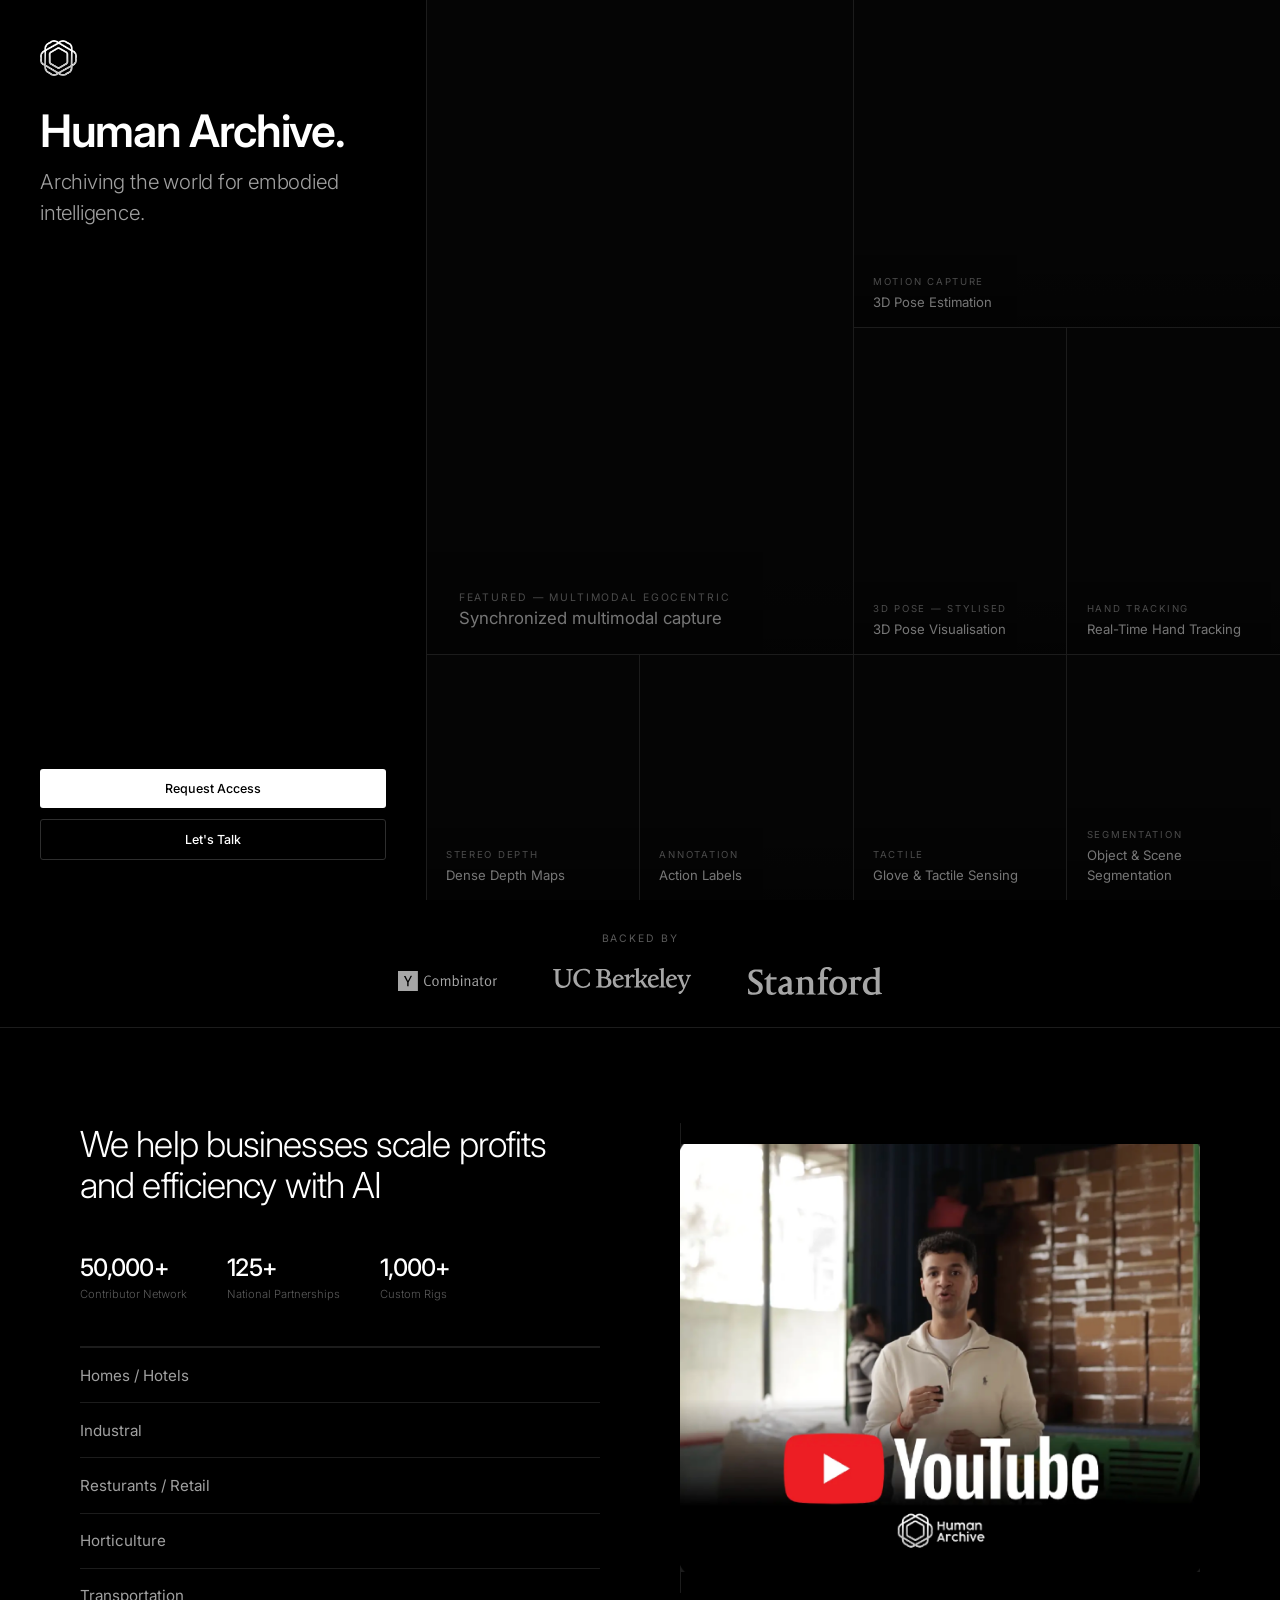
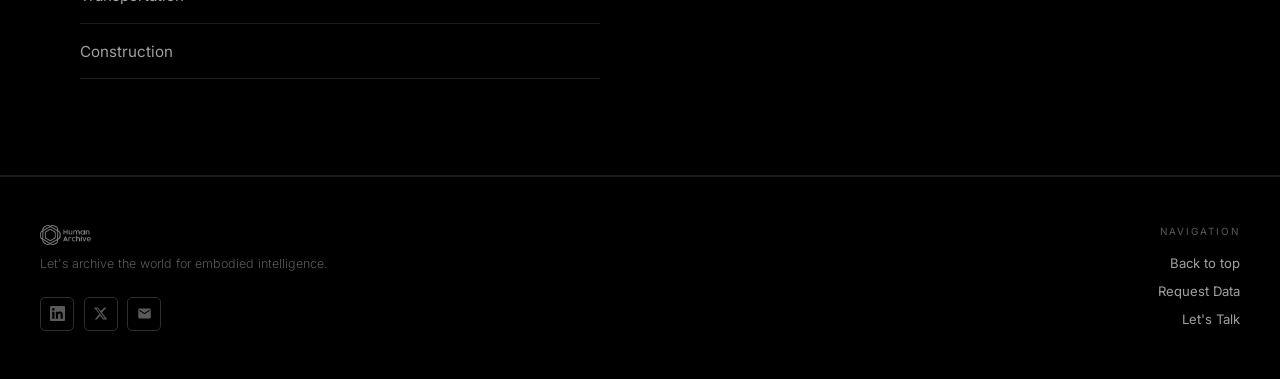
==== index.html @ 5b1c137d "Enable Vercel Web Analytics setup guide Implemented Vercel Web Analytics for Human Archive Website  " ====
<!DOCTYPE html>
<html lang="en">
<head>
  <meta charset="UTF-8" />
  <meta name="viewport" content="width=device-width, initial-scale=1.0" />
  <title>Human Archive — Archiving the world for embodied intelligence</title>
  <meta property="og:title" content="Human Archive — Archiving the world for embodied intelligence">
  <meta property="og:description" content="The foundational multimodal dataset for human sensorimotor intelligence. Powering the next generation of embodied AI.">
  <meta property="og:image" content="https://humanarchive.ai/og-preview.png">
  <meta property="og:url" content="https://humanarchive.ai">
  <meta property="og:type" content="website">
  <meta name="twitter:card" content="summary_large_image">
  <meta name="twitter:title" content="Human Archive — Archiving the world for embodied intelligence">
  <meta name="twitter:description" content="The foundational multimodal dataset for human sensorimotor intelligence. Powering the next generation of embodied AI.">
  <meta name="twitter:image" content="https://humanarchive.ai/og-preview.png">
  <link rel="preconnect" href="https://fonts.googleapis.com">
  <link href="https://fonts.googleapis.com/css2?family=Inter:wght@300;400;500&display=swap" rel="stylesheet">
  <link rel="icon" type="image/png" href="logo-icon.png">
  <script>
    window.va = window.va || function () { (window.vaq = window.vaq || []).push(arguments); };
  </script>
  <script defer src="/_vercel/insights/script.js"></script>
  <style>
    :root {
      --bg: #000;
      --surface: #0c0c0c;
      --border: #1c1c1c;
      --border2: #2e2e2e;
      --white: #fff;
      --gray1: #e0e0e0;
      --gray2: #a0a0a0;
      --gray3: #5a5a5a;
      --gray4: #303030;
    }

    * { margin: 0; padding: 0; box-sizing: border-box; }
    html { scroll-behavior: smooth; }

    body {
      background: var(--bg);
      color: var(--white);
      font-family: 'Inter', 'Helvetica Neue', sans-serif;
      overflow-x: hidden;
      -webkit-font-smoothing: antialiased;
    }

    /* ── PAGE ── */
    #page { opacity: 1; }

    /* ── GRID HEADER (floats over grid) ── */
    #grid-header {
      position: fixed;
      top: 0; left: 0; right: 0;
      z-index: 100;
      display: flex;
      align-items: center;
      justify-content: space-between;
      padding: 1.5rem 2rem;
      opacity: 0;
      transition: opacity 0.5s, background 0.3s, border-color 0.3s;
      border-bottom: 1px solid transparent;
    }

    #grid-header.visible { opacity: 1; }
    #grid-header { opacity: 0; }
    #grid-header.solid { opacity: 1; }

    #grid-header.solid {
      background: rgba(0,0,0,0.88);
      backdrop-filter: blur(14px);
      border-bottom-color: var(--border);
    }

    .header-logo-img {
      height: 28px;
      width: auto;
      object-fit: contain;
      filter: brightness(0) invert(1);
    }

    .header-links {
      display: flex;
      gap: 2.5rem;
      list-style: none;
      position: absolute;
      left: 50%;
      transform: translateX(-50%);
    }

    .header-links a {
      font-size: 0.76rem;
      color: var(--gray3);
      text-decoration: none;
      transition: color 0.2s;
    }

    .header-links a:hover { color: var(--white); }

    .header-cta {
      font-size: 0.76rem;
      font-weight: 500;
      color: var(--bg);
      background: var(--white);
      padding: 0.48rem 1.2rem;
      border-radius: 3px;
      text-decoration: none;
      transition: opacity 0.2s;
    }

    .header-cta:hover { opacity: 0.75; }

    /* ── HERO SPLIT ── */
    .hero-split {
      display: grid;
      grid-template-columns: 1fr 2fr;
      height: 100vh;
    }

    .hero-left {
      display: flex;
      flex-direction: column;
      justify-content: space-between;
      padding: 2.5rem 2.5rem 2.5rem;
      border-right: 1px solid var(--border);
    }

    .hero-left-top {
      display: flex;
      flex-direction: column;
      gap: 0;
    }

    .hero-wordmark img {
      height: 36px;
      width: auto;
      mix-blend-mode: screen;
      display: block;
    }

    .hero-title {
      font-size: clamp(2.4rem, 3.5vw, 3.8rem);
      font-weight: 600;
      color: var(--white);
      letter-spacing: -0.03em;
      line-height: 1.05;
      margin-top: 2rem;
    }

    .hero-tagline {
      font-size: clamp(1.1rem, 1.6vw, 1.5rem);
      font-weight: 300;
      color: var(--gray2);
      letter-spacing: -0.01em;
      line-height: 1.5;
      margin-top: 0.75rem;
    }

    .hero-left-bottom {
      display: flex;
      flex-direction: column;
      gap: 0.7rem;
    }

    .hero-cta {
      display: inline-flex;
      align-items: center;
      justify-content: center;
      font-size: 0.78rem;
      font-weight: 500;
      padding: 0.75rem 1.5rem;
      border-radius: 3px;
      text-decoration: none;
      transition: opacity 0.2s;
      text-align: center;
    }

    .hero-cta-primary {
      background: var(--white);
      color: var(--bg);
    }

    .hero-cta-outline {
      background: transparent;
      color: var(--white);
      border: 1px solid var(--border2);
    }

    .hero-cta:hover { opacity: 0.75; }

    /* ── FULL-SCREEN VIDEO GRID ── */
    .video-grid {
      display: grid;
      grid-template-columns: repeat(4, 1fr);
      grid-template-rows: 2fr 2fr 1.5fr;
      height: 100vh;
      gap: 1px;
      background: var(--border);
    }

    /* Explicit tile placement — 4 cols × 3 rows */
    .tile:nth-child(1) { grid-column: 1 / 3; grid-row: 1 / 3; } /* Multimodal Ego  2×2 */
    .tile:nth-child(2) { grid-column: 3 / 5; grid-row: 1;     } /* 3D Pose    wide 2×1 */
    .tile:nth-child(3) { grid-column: 3;     grid-row: 2;     } /* Adobe 3D        1×1 */
    .tile:nth-child(4) { grid-column: 4;     grid-row: 2;     } /* Hand Tracking   1×1 */
    .tile:nth-child(5) { grid-column: 1;     grid-row: 3;     } /* Depth           1×1 */
    .tile:nth-child(6) { grid-column: 2;     grid-row: 3;     } /* Annotation      1×1 */
    .tile:nth-child(7) { grid-column: 3;     grid-row: 3;     } /* Tactile         1×1 */
    .tile:nth-child(8) { grid-column: 4;     grid-row: 3;     } /* Segmentation    1×1 */

    .tile {
      position: relative;
      overflow: hidden;
      background: #050505;
      opacity: 0;
    }

    /* Tile entrance */
    .tile { opacity: 1; transform: none; }

    .tile video {
      width: 100%;
      height: 100%;
      display: block;
      object-fit: cover;
      transition: transform 0.5s ease, opacity 0.3s;
    }

    .tile:hover video {
      transform: scale(1.03);
      opacity: 0.85;
    }

    .tile-label {
      position: absolute;
      bottom: 0; left: 0; right: 0;
      padding: 1.4rem 1.2rem 1rem;
      background: linear-gradient(transparent, rgba(0,0,0,0.78));
      opacity: 0.45;
      transition: opacity 0.25s;
      pointer-events: none;
    }

    .tile:hover .tile-label { opacity: 1; }

    .tile-tag {
      font-size: 0.6rem;
      letter-spacing: 0.18em;
      text-transform: uppercase;
      color: var(--gray2);
      display: block;
      margin-bottom: 0.25rem;
    }

    .tile-name {
      font-size: 0.82rem;
      color: var(--white);
      font-weight: 400;
    }

    /* Tile 1 (featured) — larger label */
    .tile:nth-child(1) .tile-label { padding: 2.5rem 2rem 1.6rem; }
    .tile:nth-child(1) .tile-tag  { font-size: 0.65rem; }
    .tile:nth-child(1) .tile-name { font-size: 1.05rem; }

    /* ── BELOW FOLD ── */

    /* ── AUDIENCE DIVIDER ── */
    .audience-divider {
      display: grid;
      grid-template-columns: 1fr 1fr;
      border-bottom: 1px solid var(--border);
    }

    .audience-half {
      padding: 1rem 2.5rem;
      display: flex;
      align-items: center;
      gap: 0.75rem;
    }

    .audience-half:first-child { border-right: 1px solid var(--border); }

    .audience-pip {
      width: 6px;
      height: 6px;
      border-radius: 50%;
      flex-shrink: 0;
    }

    .audience-half:first-child .audience-pip { background: var(--gray3); }
    .audience-half:last-child  .audience-pip { background: var(--white); opacity: 0.5; }

    .audience-tag {
      font-size: 0.62rem;
      letter-spacing: 0.18em;
      text-transform: uppercase;
      color: var(--gray3);
    }

    .audience-half:last-child .audience-tag { color: var(--gray2); }

    /* ── MAIN CONTENT SECTION ── */
    .main-section {
      border-bottom: 1px solid var(--border);
    }

    .main-inner {
      max-width: 1200px;
      margin: 0 auto;
      padding: 6rem 2.5rem;
      display: grid;
      grid-template-columns: 1fr 1fr;
      gap: 5rem;
      align-items: start;
    }

    .main-headline {
      font-size: clamp(1.8rem, 2.8vw, 2.8rem);
      font-weight: 300;
      color: var(--white);
      letter-spacing: -0.025em;
      line-height: 1.13;
      margin-bottom: 3rem;
    }

    .stats-row {
      display: flex;
      gap: 2.5rem;
      padding-bottom: 2.8rem;
      border-bottom: 1px solid var(--border);
      margin-bottom: 0;
    }

    .stat { display: flex; flex-direction: column; gap: 0.3rem; }

    .stat-num {
      font-size: 1.5rem;
      font-weight: 500;
      color: var(--white);
      letter-spacing: -0.03em;
    }

    .stat-label {
      font-size: 0.7rem;
      color: var(--gray3);
      font-weight: 300;
      white-space: nowrap;
    }

    .use-cases { margin-top: 0; }

    .use-case-item {
      padding: 1.1rem 0;
      border-bottom: 1px solid var(--border);
      font-size: 0.95rem;
      font-weight: 400;
      color: var(--gray2);
      transition: color 0.18s, padding-left 0.18s;
      cursor: default;
    }
    .use-case-item:first-child { border-top: 1px solid var(--border); }
    .use-case-item:hover { color: var(--white); padding-left: 0.5rem; }

    /* YouTube */
    .yt-wrapper {
      width: 100%;
      aspect-ratio: 16/9;
      border-radius: 6px;
      overflow: hidden;
      background: #0a0a0a;
      border: 1px solid var(--border);
      position: sticky;
      top: 5rem;
    }

    .yt-wrapper img {
      width: 100%;
      height: 100%;
      object-fit: cover;
      display: block;
      transition: opacity 0.2s;
    }
    .yt-wrapper:hover img { opacity: 0.88; }

    /* Scroll reveal */
    .reveal {
      opacity: 0;
      transform: translateY(26px);
      transition: opacity 0.75s cubic-bezier(.16,1,.3,1), transform 0.75s cubic-bezier(.16,1,.3,1);
    }
    .reveal.in { opacity: 1; transform: translateY(0); }

    .reveal-group > * {
      opacity: 0;
      transform: translateY(20px);
      transition: opacity 0.6s cubic-bezier(.16,1,.3,1), transform 0.6s cubic-bezier(.16,1,.3,1);
    }
    .reveal-group.in > *:nth-child(1) { opacity:1; transform:none; transition-delay:0.00s; }
    .reveal-group.in > *:nth-child(2) { opacity:1; transform:none; transition-delay:0.07s; }
    .reveal-group.in > *:nth-child(3) { opacity:1; transform:none; transition-delay:0.14s; }
    .reveal-group.in > *:nth-child(4) { opacity:1; transform:none; transition-delay:0.21s; }
    .reveal-group.in > *:nth-child(5) { opacity:1; transform:none; transition-delay:0.28s; }
    .reveal-group.in > *:nth-child(6) { opacity:1; transform:none; transition-delay:0.35s; }

    /* ── MAIN CONTENT SECTION ── */
    .main-section { border-bottom: 1px solid var(--border); }

    .main-inner {
      max-width: 1200px;
      margin: 0 auto;
      padding: 6rem 2.5rem;
      display: grid;
      grid-template-columns: 1fr 1fr;
      gap: 5rem;
      align-items: start;
    }

    .main-headline {
      font-size: clamp(1.8rem, 2.8vw, 2.8rem);
      font-weight: 300;
      color: var(--white);
      letter-spacing: -0.025em;
      line-height: 1.13;
      margin-bottom: 3rem;
    }

    .stats-row {
      display: flex;
      gap: 2.5rem;
      padding-bottom: 2.8rem;
      border-bottom: 1px solid var(--border);
    }

    .stat { display: flex; flex-direction: column; gap: 0.3rem; }

    .stat-num {
      font-size: 1.5rem;
      font-weight: 500;
      color: var(--white);
      letter-spacing: -0.03em;
    }

    .stat-label {
      font-size: 0.7rem;
      color: var(--gray3);
      font-weight: 300;
      white-space: nowrap;
    }

    .use-case-item {
      padding: 1.1rem 0;
      border-bottom: 1px solid var(--border);
      font-size: 0.95rem;
      font-weight: 400;
      color: var(--gray2);
      transition: color 0.18s, padding-left 0.18s;
      cursor: default;
    }
    .use-case-item:first-child { border-top: 1px solid var(--border); margin-top: 0; }
    .use-case-item:hover { color: var(--white); padding-left: 0.5rem; }

    .yt-wrapper {
      width: 100%;
      aspect-ratio: 16/9;
      border-radius: 6px;
      overflow: hidden;
      background: #0a0a0a;
      border: 1px solid var(--border);
      position: sticky;
      top: 5rem;
    }

    .yt-wrapper img {
      width: 100%;
      height: 100%;
      object-fit: cover;
      display: block;
      transition: opacity 0.2s;
    }
    .yt-wrapper:hover img { opacity: 0.88; }

    /* ── FOOTER ── */
    footer {
      border-top: 1px solid var(--border);
      padding: 3rem 2.5rem;
      display: grid;
      grid-template-columns: 1fr auto;
      gap: 3rem;
      align-items: start;
    }

    .footer-left { display: flex; flex-direction: column; }

    .footer-logo {
      margin-bottom: 0.7rem;
    }

    .footer-logo img {
      height: 20px;
      width: auto;
      object-fit: contain;
      filter: brightness(0) invert(1);
      opacity: 0.5;
      display: block;
    }

    .footer-tagline {
      font-size: 0.78rem;
      color: var(--gray3);
      font-weight: 300;
      margin-bottom: 1.6rem;
    }

    .footer-social {
      display: flex;
      gap: 0.6rem;
    }

    .footer-social a {
      display: flex;
      align-items: center;
      justify-content: center;
      width: 34px;
      height: 34px;
      border: 1px solid var(--border2);
      border-radius: 5px;
      color: var(--gray3);
      text-decoration: none;
      transition: color 0.2s, border-color 0.2s;
    }
    .footer-social a:hover { color: var(--white); border-color: var(--gray3); }
    .footer-social svg { width: 15px; height: 15px; fill: currentColor; }

    .footer-right { display: flex; flex-direction: column; align-items: flex-end; }

    .footer-nav-label {
      font-size: 0.62rem;
      letter-spacing: 0.2em;
      text-transform: uppercase;
      color: var(--gray3);
      margin-bottom: 1.1rem;
    }

    .footer-nav {
      display: flex;
      flex-direction: column;
      align-items: flex-end;
      gap: 0.75rem;
    }

    .footer-nav a {
      font-size: 0.82rem;
      color: var(--gray2);
      text-decoration: none;
      transition: color 0.2s;
    }
    .footer-nav a:hover { color: var(--white); }

    /* ── BACKED BY STRIP ── */
    .backed-strip {
      border-bottom: 1px solid var(--border);
      padding: 2rem 2.5rem;
      display: flex;
      flex-direction: column;
      align-items: center;
      gap: 1.4rem;
    }

    .backed-label {
      font-size: 0.65rem;
      letter-spacing: 0.18em;
      text-transform: uppercase;
      color: var(--gray3);
    }

    .backed-logos {
      display: flex;
      align-items: center;
      justify-content: center;
      gap: 3.5rem;
      flex-wrap: wrap;
    }

    .backed-logo-item {
      display: flex;
      align-items: center;
      opacity: 0.65;
      transition: opacity 0.2s;
    }

    .backed-logo-item:hover { opacity: 1; }

    .backed-logo-item img {
      height: 28px;
      width: auto;
      object-fit: contain;
      filter: brightness(0) invert(1);
    }

    .backed-logo-item.yc img      { height: 20px; }
    .backed-logo-item.berkeley img { height: 26px; }
    .backed-logo-item.stanford img { height: 28px; }

    /* ── RESPONSIVE ── */
    @media (max-width: 900px) {
      .header-links { display: none; }
      .hero-split { grid-template-columns: 1fr; height: auto; }
      .hero-left { border-right: none; border-bottom: 1px solid var(--border); padding: 3rem 1.5rem; }
      .video-grid {
        grid-template-columns: 1fr 1fr;
        grid-template-rows: auto;
        height: auto;
      }
      .tile:nth-child(1) { grid-column: 1 / 3; grid-row: auto; }
      .tile:nth-child(2),
      .tile:nth-child(3),
      .tile:nth-child(4),
      .tile:nth-child(5),
      .tile:nth-child(6),
      .tile:nth-child(7),
      .tile:nth-child(8) { grid-column: auto; grid-row: auto; }
      .tile { aspect-ratio: 16/9; }
      .tile video { height: 100%; }
      .main-inner { grid-template-columns: 1fr; gap: 3rem; }
      .yt-wrapper { position: static; }
      footer { grid-template-columns: 1fr; }
      .footer-right { align-items: flex-start; }
      .footer-nav { align-items: flex-start; }
    }

    @media (max-width: 580px) {
      .stats-row { gap: 1.5rem; }
    }
  </style>
</head>
<body>

<!-- ═══════════ MAIN PAGE ═══════════ -->
<div id="page">

  <!-- Floating header -->
  <header id="grid-header">
    <img src="logo-wordmark.png" alt="Human Archive" class="header-logo-img">
    <div style="display:flex;gap:0.6rem;">
      <a href="https://cal.com/human-archive-0mw2ab" target="_blank" class="header-cta" style="background:transparent;color:var(--white);border:1px solid var(--border2);">Let's Talk</a>
      <a href="request-data.html" class="header-cta">Request Access</a>
    </div>
  </header>

  <!-- HERO SPLIT -->
  <div class="hero-split">

    <!-- 1/3 — Brand panel -->
    <div class="hero-left">
      <div class="hero-left-top">
        <div class="hero-wordmark">
          <img src="logo-icon.png" alt="Human Archive">
        </div>
        <h1 class="hero-title">Human Archive.</h1>
        <p class="hero-tagline">Archiving the world for embodied intelligence.</p>
      </div>
      <div class="hero-left-bottom">
        <a href="request-data.html" class="hero-cta hero-cta-primary">Request Access</a>
        <a href="https://cal.com/human-archive-0mw2ab" target="_blank" class="hero-cta hero-cta-outline">Let's Talk</a>
      </div>
    </div>

  <!-- 2/3 — Video grid -->
  <div class="video-grid" id="video-grid">

    <div class="tile">
      <video autoplay muted loop playsinline>
        <source src="https://hawebsitevideos.s3.ap-south-1.amazonaws.com/Multimodal%20Ego%20-%20Video.mp4" type="video/mp4">
      </video>
      <div class="tile-label">
        <span class="tile-tag">Featured — Multimodal Egocentric</span>
        <span class="tile-name">Synchronized multimodal capture</span>
      </div>
    </div>

    <div class="tile">
      <video autoplay muted loop playsinline>
        <source src="https://hawebsitevideos.s3.ap-south-1.amazonaws.com/3d%20pose%20demo.mp4" type="video/mp4">
      </video>
      <div class="tile-label">
        <span class="tile-tag">Motion Capture</span>
        <span class="tile-name">3D Pose Estimation</span>
      </div>
    </div>

    <div class="tile">
      <video autoplay muted loop playsinline>
        <source src="https://hawebsitevideos.s3.ap-south-1.amazonaws.com/Adobe%20Express%20-%203D%20pose%20demo.mp4" type="video/mp4">
      </video>
      <div class="tile-label">
        <span class="tile-tag">3D Pose — Stylised</span>
        <span class="tile-name">3D Pose Visualisation</span>
      </div>
    </div>

    <div class="tile">
      <video autoplay muted loop playsinline>
        <source src="https://hawebsitevideos.s3.ap-south-1.amazonaws.com/hand%20tracking%20demo.mp4" type="video/mp4">
      </video>
      <div class="tile-label">
        <span class="tile-tag">Hand Tracking</span>
        <span class="tile-name">Real-Time Hand Tracking</span>
      </div>
    </div>

    <div class="tile">
      <video autoplay muted loop playsinline>
        <source src="https://hawebsitevideos.s3.ap-south-1.amazonaws.com/depth%20demo.mp4" type="video/mp4">
      </video>
      <div class="tile-label">
        <span class="tile-tag">Stereo Depth</span>
        <span class="tile-name">Dense Depth Maps</span>
      </div>
    </div>

    <div class="tile">
      <video autoplay muted loop playsinline>
        <source src="https://hawebsitevideos.s3.ap-south-1.amazonaws.com/action%20annotation%20demo.mp4" type="video/mp4">
      </video>
      <div class="tile-label">
        <span class="tile-tag">Annotation</span>
        <span class="tile-name">Action Labels</span>
      </div>
    </div>

    <div class="tile">
      <video autoplay muted loop playsinline>
        <source src="https://hawebsitevideos.s3.ap-south-1.amazonaws.com/glove_synthetic_demo.mp4" type="video/mp4">
      </video>
      <div class="tile-label">
        <span class="tile-tag">Tactile</span>
        <span class="tile-name">Glove & Tactile Sensing</span>
      </div>
    </div>

    <div class="tile">
      <video autoplay muted loop playsinline>
        <source src="https://hawebsitevideos.s3.ap-south-1.amazonaws.com/testclip%20segmentation.mp4" type="video/mp4">
      </video>
      <div class="tile-label">
        <span class="tile-tag">Segmentation</span>
        <span class="tile-name">Object & Scene Segmentation</span>
      </div>
    </div>

  </div><!-- /.video-grid -->
  </div><!-- /.hero-split -->

  <!-- ── BELOW THE FOLD ── -->

  <!-- Backed by strip -->
  <div class="backed-strip reveal">
    <span class="backed-label">Backed by</span>
    <div class="backed-logos">

      <!-- Y Combinator -->
      <div class="backed-logo-item yc">
        <img src="Y Combinator_id-5KfjQKW_0.svg" alt="Y Combinator">
      </div>

      <!-- UC Berkeley -->
      <div class="backed-logo-item berkeley">
        <img src="UC Berkeley_Logo_0.svg" alt="UC Berkeley">
      </div>

      <!-- Stanford -->
      <div class="backed-logo-item stanford">
        <img src="Stanford University_idJUIPPYM3_0.svg" alt="Stanford">
      </div>

    </div>
  </div>

<!-- ── MAIN CONTENT ── -->
  <div id="below" class="main-section">
    <div class="main-inner">

      <!-- Left column -->
      <div>
        <h2 class="main-headline reveal">We help businesses scale profits and efficiency with AI</h2>

        <div class="stats-row reveal-group">
          <div class="stat">
            <span class="stat-num">50,000+</span>
            <span class="stat-label">Contributor Network</span>
          </div>
          <div class="stat">
            <span class="stat-num">125+</span>
            <span class="stat-label">National Partnerships</span>
          </div>
          <div class="stat">
            <span class="stat-num">1,000+</span>
            <span class="stat-label">Custom Rigs</span>
          </div>
        </div>

        <div class="reveal-group" style="margin-top:0;">
          <div class="use-case-item">Homes / Hotels</div>
          <div class="use-case-item">Industral</div>
          <div class="use-case-item">Resturants / Retail</div>
          <div class="use-case-item">Horticulture</div>
          <div class="use-case-item">Transportation</div>
          <div class="use-case-item">Construction</div>
        </div>
      </div>

      <!-- Right column — YouTube -->
      <div>
        <a href="https://www.youtube.com/watch?v=Jb8C5EAT2Qw" target="_blank" class="yt-wrapper reveal">
          <img src="youtube-thumbnail.png" alt="Human Archive — Watch on YouTube">
        </a>
      </div>

    </div>
  </div>

  <!-- ── FOOTER ── -->
  <footer id="contact" class="reveal">
    <div class="footer-left">
      <div class="footer-logo">
        <img src="logo-wordmark.png" alt="Human Archive">
      </div>
      <p class="footer-tagline">Let's archive the world for embodied intelligence.</p>
      <div class="footer-social">
        <!-- LinkedIn -->
        <a href="https://www.linkedin.com/company/human-archive/" target="_blank" aria-label="LinkedIn">
          <svg viewBox="0 0 24 24" xmlns="http://www.w3.org/2000/svg"><path d="M20.447 20.452h-3.554v-5.569c0-1.328-.027-3.037-1.852-3.037-1.853 0-2.136 1.445-2.136 2.939v5.667H9.351V9h3.414v1.561h.046c.477-.9 1.637-1.85 3.37-1.85 3.601 0 4.267 2.37 4.267 5.455v6.286zM5.337 7.433a2.062 2.062 0 0 1-2.063-2.065 2.064 2.064 0 1 1 2.063 2.065zm1.782 13.019H3.555V9h3.564v11.452zM22.225 0H1.771C.792 0 0 .774 0 1.729v20.542C0 23.227.792 24 1.771 24h20.451C23.2 24 24 23.227 24 22.271V1.729C24 .774 23.2 0 22.222 0h.003z"/></svg>
        </a>
        <!-- Twitter / X -->
        <a href="https://x.com/babugi28" target="_blank" aria-label="Twitter / X">
          <svg viewBox="0 0 24 24" xmlns="http://www.w3.org/2000/svg"><path d="M18.244 2.25h3.308l-7.227 8.26 8.502 11.24H16.17l-4.714-6.231-5.401 6.231H2.744l7.737-8.835L1.254 2.25H8.08l4.259 5.63 5.905-5.63zm-1.161 17.52h1.833L7.084 4.126H5.117z"/></svg>
        </a>
        <!-- Email -->
        <a href="mailto:team@humanarchive.ai" aria-label="Email">
          <svg viewBox="0 0 24 24" xmlns="http://www.w3.org/2000/svg"><path d="M20 4H4c-1.1 0-2 .9-2 2v12c0 1.1.9 2 2 2h16c1.1 0 2-.9 2-2V6c0-1.1-.9-2-2-2zm0 4-8 5-8-5V6l8 5 8-5v2z"/></svg>
        </a>
      </div>
    </div>

    <div class="footer-right">
      <p class="footer-nav-label">Navigation</p>
      <nav class="footer-nav">
        <a href="#video-grid">Back to top</a>
        <a href="request-data.html">Request Data</a>
        <a href="https://cal.com/human-archive-0mw2ab" target="_blank">Let's Talk</a>
      </nav>
    </div>
  </footer>

</div><!-- /#page -->

<script>
/* ═══════════════════════════════════════════════════
   SCROLL REVEAL
═══════════════════════════════════════════════════ */
window.addEventListener('DOMContentLoaded', function() {
  initScrollReveal();
});

function initScrollReveal() {
  const io = new IntersectionObserver(entries => {
    entries.forEach(e => { if (e.isIntersecting) e.target.classList.add('in'); });
  }, { threshold: 0.1 });

  document.querySelectorAll('.reveal, .reveal-group').forEach(el => {
    io.observe(el);
    const r = el.getBoundingClientRect();
    if (r.top < window.innerHeight) el.classList.add('in');
  });
}

/* ═══════════════════════════════════════════════════
   SCROLL → NAV SOLIDIFY
═══════════════════════════════════════════════════ */
window.addEventListener('scroll', () => {
  const h = document.getElementById('grid-header');
  if (window.scrollY > 60) {
    h.classList.add('solid');
  } else {
    h.classList.remove('solid');
  }
}, { passive: true });
</script>

</body>
</html>
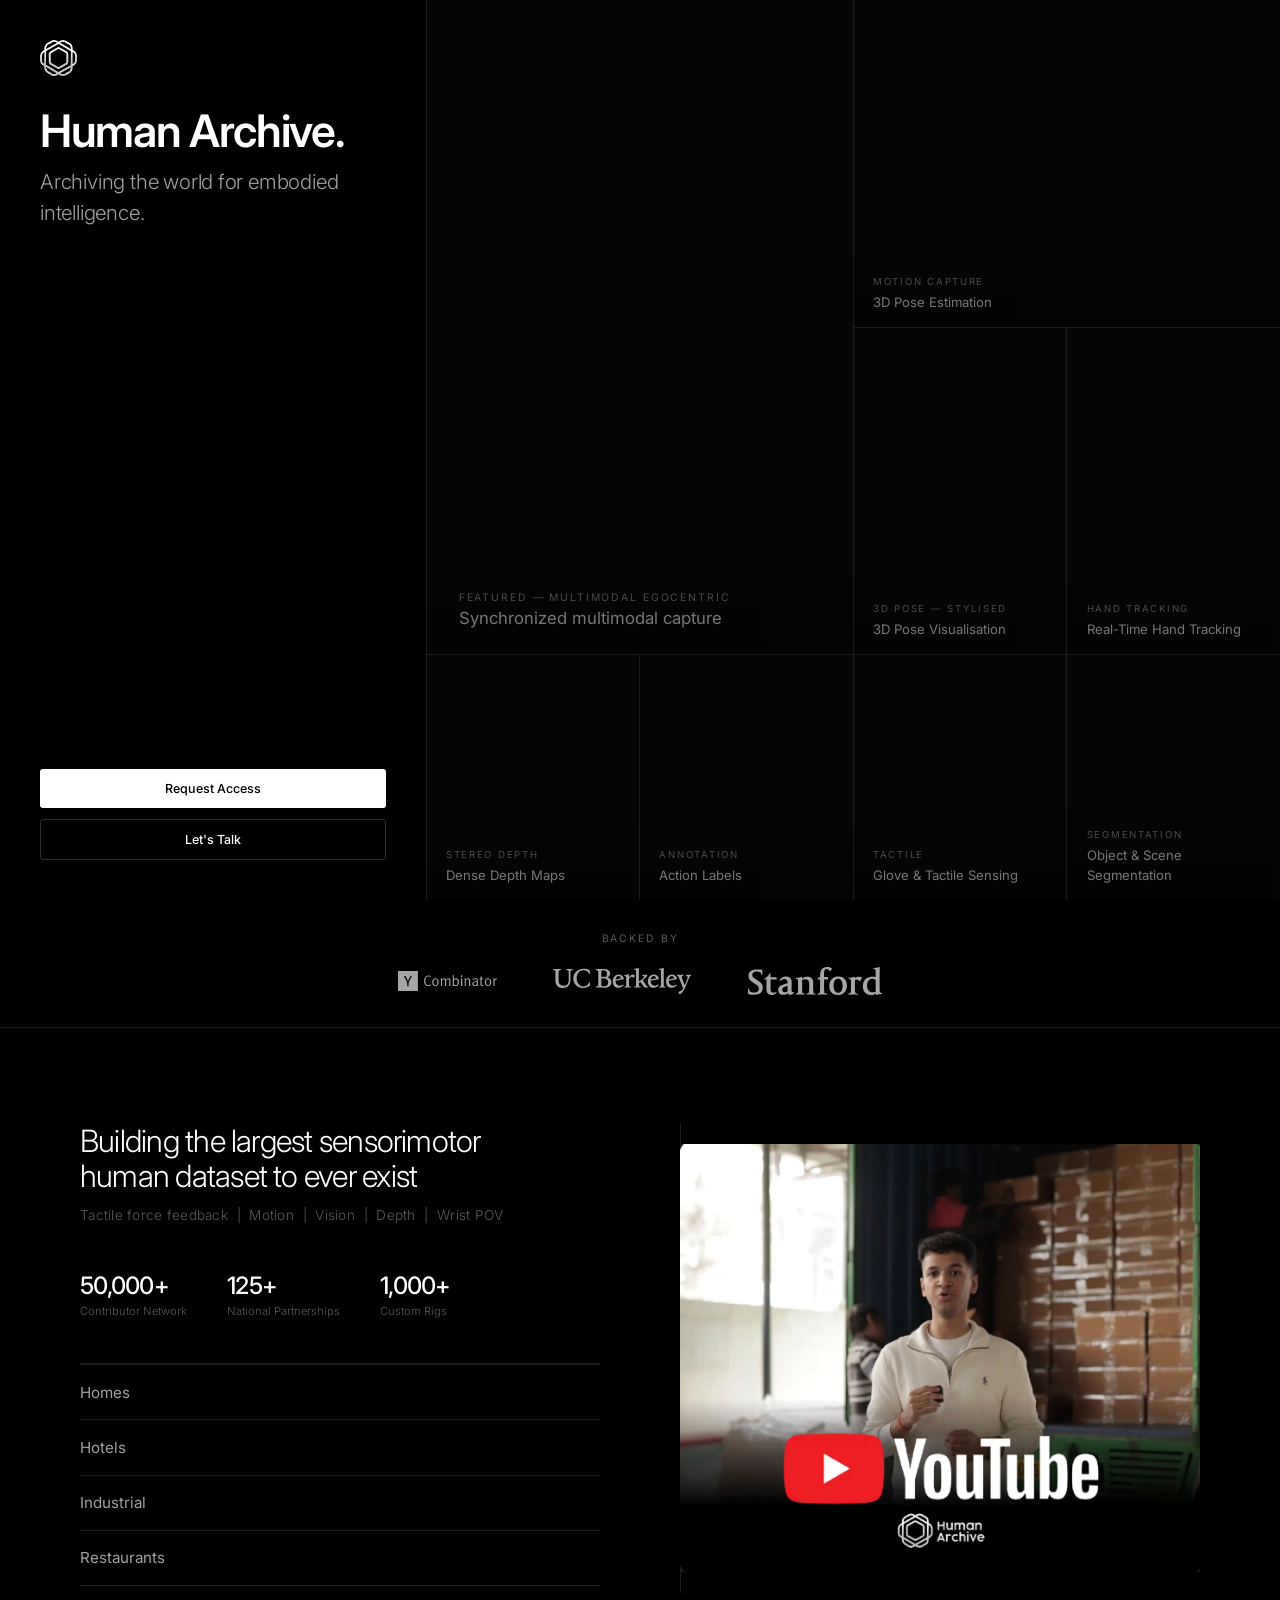
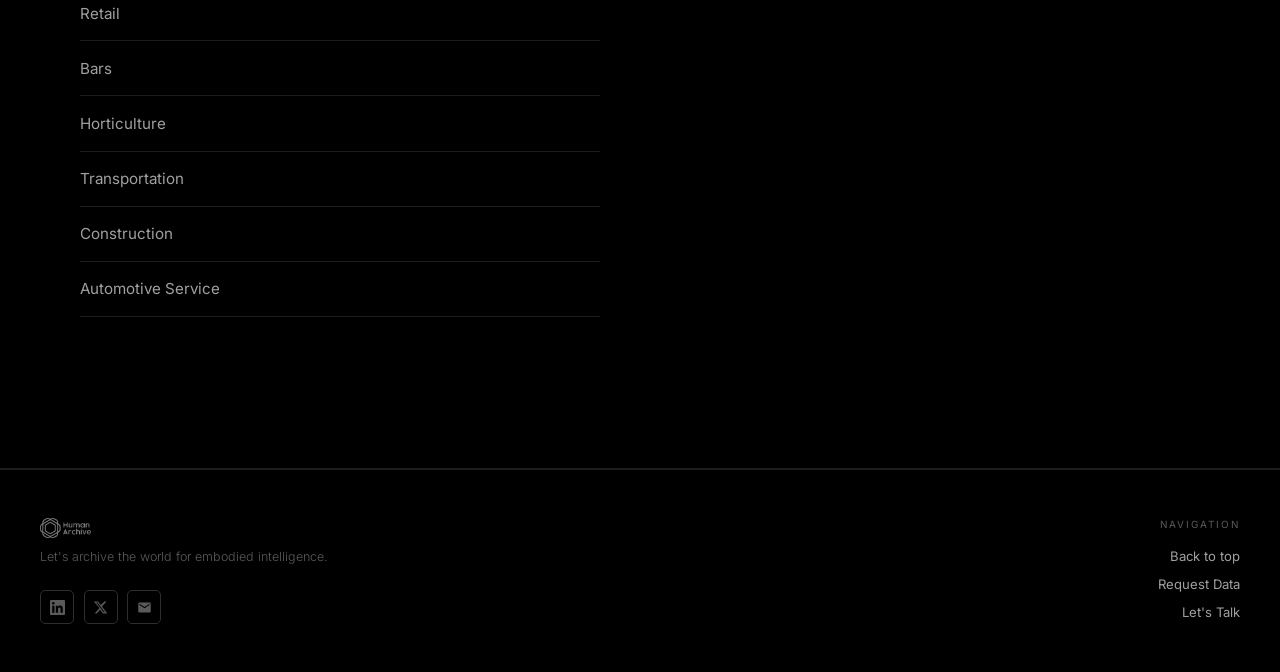
==== commit 4f674524: "Update landing page content and fix typos - Replace headline with "Building the largest sensorimotor" ====
--- a/index.html
+++ b/index.html
@@ -16,10 +16,6 @@
   <link rel="preconnect" href="https://fonts.googleapis.com">
   <link href="https://fonts.googleapis.com/css2?family=Inter:wght@300;400;500&display=swap" rel="stylesheet">
   <link rel="icon" type="image/png" href="logo-icon.png">
-  <script>
-    window.va = window.va || function () { (window.vaq = window.vaq || []).push(arguments); };
-  </script>
-  <script defer src="/_vercel/insights/script.js"></script>
   <style>
     :root {
       --bg: #000;
@@ -315,7 +311,7 @@
     }
 
     .main-headline {
-      font-size: clamp(1.8rem, 2.8vw, 2.8rem);
+      font-size: clamp(1.6rem, 2.4vw, 2.4rem);
       font-weight: 300;
       color: var(--white);
       letter-spacing: -0.025em;
@@ -401,6 +397,10 @@
     .reveal-group.in > *:nth-child(4) { opacity:1; transform:none; transition-delay:0.21s; }
     .reveal-group.in > *:nth-child(5) { opacity:1; transform:none; transition-delay:0.28s; }
     .reveal-group.in > *:nth-child(6) { opacity:1; transform:none; transition-delay:0.35s; }
+    .reveal-group.in > *:nth-child(7) { opacity:1; transform:none; transition-delay:0.42s; }
+    .reveal-group.in > *:nth-child(8) { opacity:1; transform:none; transition-delay:0.49s; }
+    .reveal-group.in > *:nth-child(9) { opacity:1; transform:none; transition-delay:0.56s; }
+    .reveal-group.in > *:nth-child(10) { opacity:1; transform:none; transition-delay:0.63s; }
 
     /* ── MAIN CONTENT SECTION ── */
     .main-section { border-bottom: 1px solid var(--border); }
@@ -416,7 +416,7 @@
     }
 
     .main-headline {
-      font-size: clamp(1.8rem, 2.8vw, 2.8rem);
+      font-size: clamp(1.6rem, 2.4vw, 2.4rem);
       font-weight: 300;
       color: var(--white);
       letter-spacing: -0.025em;
@@ -782,7 +782,8 @@
 
       <!-- Left column -->
       <div>
-        <h2 class="main-headline reveal">We help businesses scale profits and efficiency with AI</h2>
+        <h2 class="main-headline reveal">Building the largest sensorimotor<br>human dataset to ever exist</h2>
+        <p class="reveal" style="font-size:0.85rem;color:var(--gray3);font-weight:300;letter-spacing:0.02em;margin-top:-2.2rem;margin-bottom:3rem;">Tactile force feedback &nbsp;|&nbsp; Motion &nbsp;|&nbsp; Vision &nbsp;|&nbsp; Depth &nbsp;|&nbsp; Wrist POV</p>
 
         <div class="stats-row reveal-group">
           <div class="stat">
@@ -800,12 +801,17 @@
         </div>
 
         <div class="reveal-group" style="margin-top:0;">
-          <div class="use-case-item">Homes / Hotels</div>
-          <div class="use-case-item">Industral</div>
-          <div class="use-case-item">Resturants / Retail</div>
+          <div class="use-case-item">Homes</div>
+          <div class="use-case-item">Hotels</div>
+          <div class="use-case-item">Industrial</div>
+          <div class="use-case-item">Restaurants</div>
+          <div class="use-case-item">Retail</div>
+          <div class="use-case-item">Bars</div>
           <div class="use-case-item">Horticulture</div>
           <div class="use-case-item">Transportation</div>
           <div class="use-case-item">Construction</div>
+          <div class="use-case-item">Automotive Service</div>
+          <div class="use-case-item">Specialized (Nursing, Electrician, Plumbing)</div>
         </div>
       </div>
 
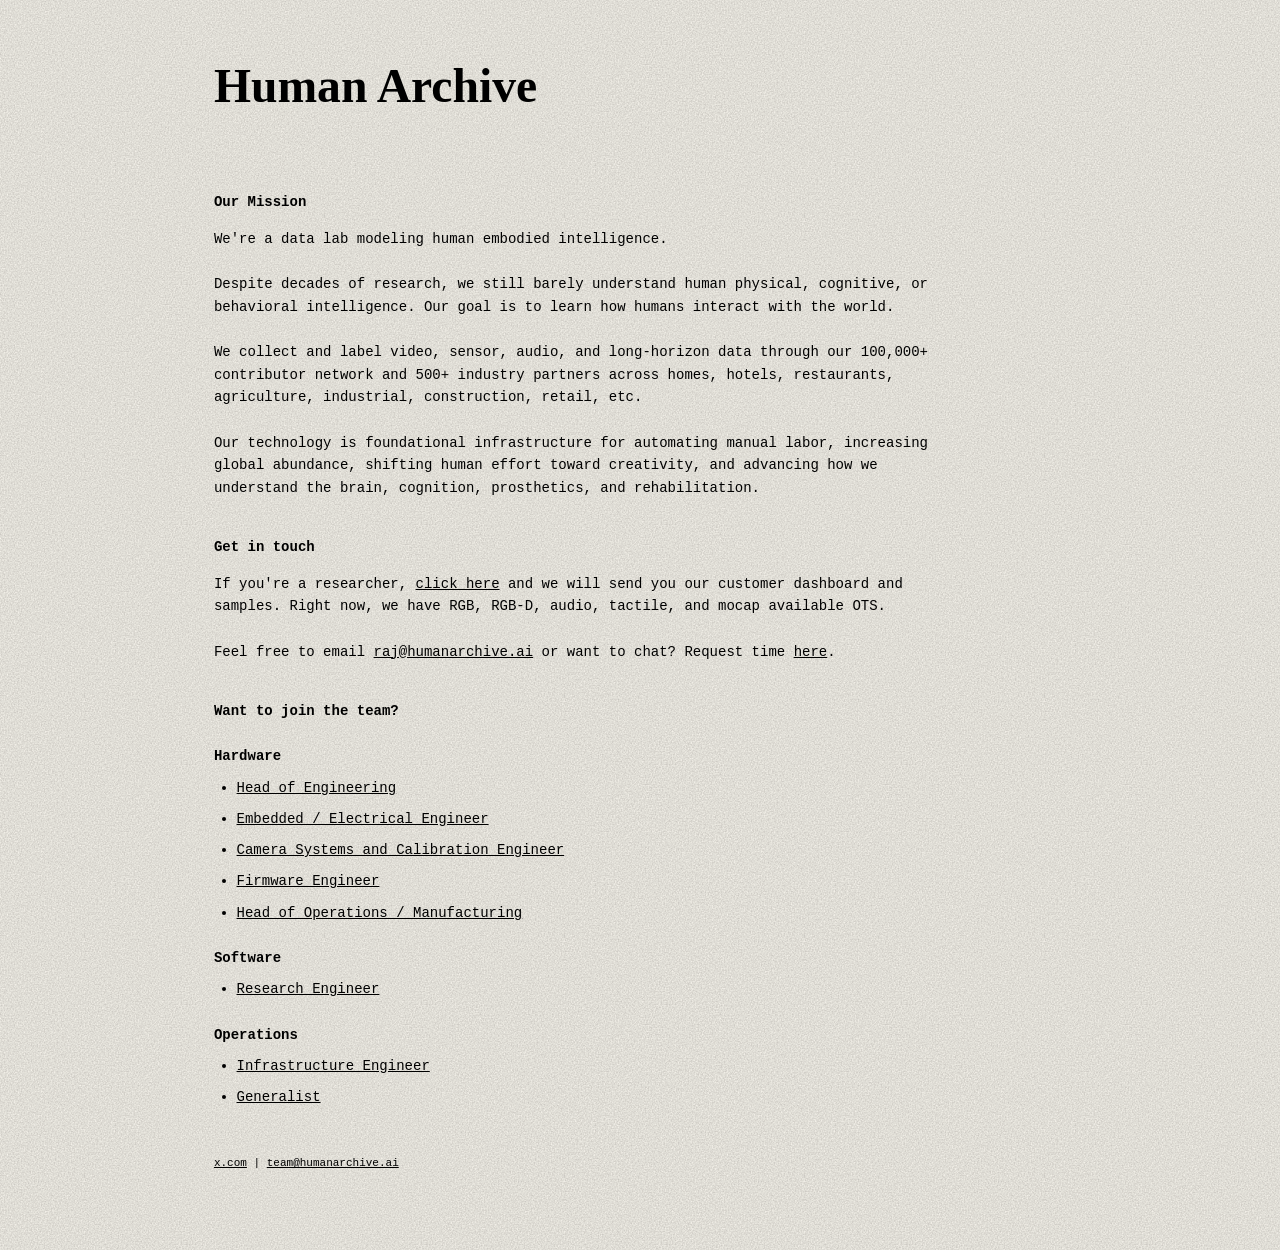
==== commit fcc0eb4a: "Initial site" ====
--- a/index.html
+++ b/index.html
@@ -1,897 +1,180 @@
 <!DOCTYPE html>
 <html lang="en">
 <head>
-  <meta charset="UTF-8" />
-  <meta name="viewport" content="width=device-width, initial-scale=1.0" />
-  <title>Human Archive — Archiving the world for embodied intelligence</title>
-  <meta property="og:title" content="Human Archive — Archiving the world for embodied intelligence">
-  <meta property="og:description" content="The foundational multimodal dataset for human sensorimotor intelligence. Powering the next generation of embodied AI.">
-  <meta property="og:image" content="https://humanarchive.ai/og-preview.png">
-  <meta property="og:url" content="https://humanarchive.ai">
-  <meta property="og:type" content="website">
-  <meta name="twitter:card" content="summary_large_image">
-  <meta name="twitter:title" content="Human Archive — Archiving the world for embodied intelligence">
-  <meta name="twitter:description" content="The foundational multimodal dataset for human sensorimotor intelligence. Powering the next generation of embodied AI.">
-  <meta name="twitter:image" content="https://humanarchive.ai/og-preview.png">
-  <link rel="preconnect" href="https://fonts.googleapis.com">
-  <link href="https://fonts.googleapis.com/css2?family=Inter:wght@300;400;500&display=swap" rel="stylesheet">
-  <link rel="icon" type="image/png" href="logo-icon.png">
-  <style>
-    :root {
-      --bg: #000;
-      --surface: #0c0c0c;
-      --border: #1c1c1c;
-      --border2: #2e2e2e;
-      --white: #fff;
-      --gray1: #e0e0e0;
-      --gray2: #a0a0a0;
-      --gray3: #5a5a5a;
-      --gray4: #303030;
+<meta charset="UTF-8">
+<meta name="viewport" content="width=device-width, initial-scale=1.0">
+<meta http-equiv="Cache-Control" content="no-cache, no-store, must-revalidate">
+<meta http-equiv="Pragma" content="no-cache">
+<meta http-equiv="Expires" content="0">
+<title>Human Archive</title>
+<style>
+  :root {
+    --phi: 1.618;
+    --base: 14px;
+
+    /* Type scale: base × φⁿ */
+    --text-sm: calc(var(--base) / var(--phi));               /* ~9.3px → floored at 11px in use */
+    --text-base: var(--base);                                 /* 15px  */
+    --text-md: calc(var(--base) * var(--phi));                /* ~24px */
+    --text-lg: calc(var(--base) * var(--phi) * var(--phi));   /* ~39px */
+
+    /* Vertical rhythm: 1em × φⁿ */
+    --space-tight: calc(1em / var(--phi));                    /* ~0.62em — within-list gap */
+    --space-1: 1em;                                           /* 1em      — micro */
+    --space-2: calc(1em * var(--phi));                        /* ~1.62em — paragraph */
+    --space-3: calc(1em * var(--phi) * var(--phi));           /* ~2.62em — section */
+    --space-4: calc(1em * var(--phi) * var(--phi) * var(--phi)); /* ~4.24em — page */
+
+    /* Horizontal: column = viewport / φ, capped; sits at 1/φ² (~38%) from the left */
+    --col-max: 720px;
+    --col-width: min(var(--col-max), calc(100vw / var(--phi)));
+  }
+
+  html, body {
+    margin: 0;
+    padding: 0;
+    background-color: #fbf8f0;
+    background-image: url("data:image/svg+xml;utf8,<svg viewBox='0 0 240 240' xmlns='http://www.w3.org/2000/svg'><filter id='n'><feTurbulence type='fractalNoise' baseFrequency='0.7' numOctaves='3' stitchTiles='stitch'/><feColorMatrix values='0 0 0 0 0 0 0 0 0 0 0 0 0 0 0 0 0 0 0.22 0'/></filter><rect width='100%25' height='100%25' filter='url(%23n)'/></svg>");
+    background-repeat: repeat;
+    background-size: 240px 240px;
+    color: #000;
+  }
+
+  body {
+    font-family: "JetBrains Mono", Menlo, Consolas, monospace;
+    font-size: var(--text-base);
+    line-height: var(--phi);
+  }
+
+  .container {
+    width: var(--col-width);
+    margin-left: calc((100% - var(--col-width)) / var(--phi) / var(--phi));
+    margin-right: auto;
+    padding-top: var(--space-4);
+    padding-bottom: var(--space-4);
+  }
+
+  h1 {
+    font-family: Charter, "Iowan Old Style", Georgia, serif;
+    font-weight: 600;
+    font-size: calc(var(--text-lg) * 1.3);
+    line-height: 1.15;
+    margin: 0 0 var(--space-2);
+  }
+
+  h2 {
+    font-family: "JetBrains Mono", Menlo, Consolas, monospace;
+    font-weight: 600;
+    font-size: var(--text-base);
+    margin: var(--space-3) 0 var(--space-1);
+  }
+
+  p {
+    margin: 0 0 var(--space-2);
+  }
+
+  a {
+    color: #000;
+    text-decoration: underline;
+  }
+
+  ul.plain {
+    list-style: none;
+    padding: 0;
+    margin: 0 0 var(--space-2);
+  }
+
+  ul.plain li {
+    margin: 0 0 var(--space-tight);
+  }
+
+  ul.bulleted {
+    padding-left: var(--space-2);
+    margin: 0 0 var(--space-2);
+  }
+
+  ul.bulleted li {
+    margin: 0 0 var(--space-tight);
+  }
+
+  .role-group {
+    margin: var(--space-2) 0 var(--space-tight);
+    font-weight: 600;
+  }
+
+  blockquote {
+    font-style: italic;
+    margin: var(--space-3) 0 var(--space-tight);
+    padding: 0;
+    padding-left: var(--space-2);
+  }
+
+  .attribution {
+    text-align: right;
+    font-size: max(11px, var(--text-sm));
+    margin: 0 0 var(--space-3);
+  }
+
+  .footer-links {
+    margin-top: var(--space-4);
+    font-size: max(11px, var(--text-sm));
+  }
+
+  @media (max-width: 720px) {
+    .container {
+      width: auto;
+      max-width: var(--col-max);
+      margin-left: 0;
+      margin-right: 0;
+      padding-left: var(--space-2);
+      padding-right: var(--space-2);
+      padding-top: var(--space-3);
+      padding-bottom: var(--space-3);
     }
-
-    * { margin: 0; padding: 0; box-sizing: border-box; }
-    html { scroll-behavior: smooth; }
-
-    body {
-      background: var(--bg);
-      color: var(--white);
-      font-family: 'Inter', 'Helvetica Neue', sans-serif;
-      overflow-x: hidden;
-      -webkit-font-smoothing: antialiased;
-    }
-
-    /* ── PAGE ── */
-    #page { opacity: 1; }
-
-    /* ── GRID HEADER (floats over grid) ── */
-    #grid-header {
-      position: fixed;
-      top: 0; left: 0; right: 0;
-      z-index: 100;
-      display: flex;
-      align-items: center;
-      justify-content: space-between;
-      padding: 1.5rem 2rem;
-      opacity: 0;
-      transition: opacity 0.5s, background 0.3s, border-color 0.3s;
-      border-bottom: 1px solid transparent;
-    }
-
-    #grid-header.visible { opacity: 1; }
-    #grid-header { opacity: 0; }
-    #grid-header.solid { opacity: 1; }
-
-    #grid-header.solid {
-      background: rgba(0,0,0,0.88);
-      backdrop-filter: blur(14px);
-      border-bottom-color: var(--border);
-    }
-
-    .header-logo-img {
-      height: 28px;
-      width: auto;
-      object-fit: contain;
-      filter: brightness(0) invert(1);
-    }
-
-    .header-links {
-      display: flex;
-      gap: 2.5rem;
-      list-style: none;
-      position: absolute;
-      left: 50%;
-      transform: translateX(-50%);
-    }
-
-    .header-links a {
-      font-size: 0.76rem;
-      color: var(--gray3);
-      text-decoration: none;
-      transition: color 0.2s;
-    }
-
-    .header-links a:hover { color: var(--white); }
-
-    .header-cta {
-      font-size: 0.76rem;
-      font-weight: 500;
-      color: var(--bg);
-      background: var(--white);
-      padding: 0.48rem 1.2rem;
-      border-radius: 3px;
-      text-decoration: none;
-      transition: opacity 0.2s;
-    }
-
-    .header-cta:hover { opacity: 0.75; }
-
-    /* ── HERO SPLIT ── */
-    .hero-split {
-      display: grid;
-      grid-template-columns: 1fr 2fr;
-      height: 100vh;
-    }
-
-    .hero-left {
-      display: flex;
-      flex-direction: column;
-      justify-content: space-between;
-      padding: 2.5rem 2.5rem 2.5rem;
-      border-right: 1px solid var(--border);
-    }
-
-    .hero-left-top {
-      display: flex;
-      flex-direction: column;
-      gap: 0;
-    }
-
-    .hero-wordmark img {
-      height: 36px;
-      width: auto;
-      mix-blend-mode: screen;
-      display: block;
-    }
-
-    .hero-title {
-      font-size: clamp(2.4rem, 3.5vw, 3.8rem);
-      font-weight: 600;
-      color: var(--white);
-      letter-spacing: -0.03em;
-      line-height: 1.05;
-      margin-top: 2rem;
-    }
-
-    .hero-tagline {
-      font-size: clamp(1.1rem, 1.6vw, 1.5rem);
-      font-weight: 300;
-      color: var(--gray2);
-      letter-spacing: -0.01em;
-      line-height: 1.5;
-      margin-top: 0.75rem;
-    }
-
-    .hero-left-bottom {
-      display: flex;
-      flex-direction: column;
-      gap: 0.7rem;
-    }
-
-    .hero-cta {
-      display: inline-flex;
-      align-items: center;
-      justify-content: center;
-      font-size: 0.78rem;
-      font-weight: 500;
-      padding: 0.75rem 1.5rem;
-      border-radius: 3px;
-      text-decoration: none;
-      transition: opacity 0.2s;
-      text-align: center;
-    }
-
-    .hero-cta-primary {
-      background: var(--white);
-      color: var(--bg);
-    }
-
-    .hero-cta-outline {
-      background: transparent;
-      color: var(--white);
-      border: 1px solid var(--border2);
-    }
-
-    .hero-cta:hover { opacity: 0.75; }
-
-    /* ── FULL-SCREEN VIDEO GRID ── */
-    .video-grid {
-      display: grid;
-      grid-template-columns: repeat(4, 1fr);
-      grid-template-rows: 2fr 2fr 1.5fr;
-      height: 100vh;
-      gap: 1px;
-      background: var(--border);
-    }
-
-    /* Explicit tile placement — 4 cols × 3 rows */
-    .tile:nth-child(1) { grid-column: 1 / 3; grid-row: 1 / 3; } /* Multimodal Ego  2×2 */
-    .tile:nth-child(2) { grid-column: 3 / 5; grid-row: 1;     } /* 3D Pose    wide 2×1 */
-    .tile:nth-child(3) { grid-column: 3;     grid-row: 2;     } /* Adobe 3D        1×1 */
-    .tile:nth-child(4) { grid-column: 4;     grid-row: 2;     } /* Hand Tracking   1×1 */
-    .tile:nth-child(5) { grid-column: 1;     grid-row: 3;     } /* Depth           1×1 */
-    .tile:nth-child(6) { grid-column: 2;     grid-row: 3;     } /* Annotation      1×1 */
-    .tile:nth-child(7) { grid-column: 3;     grid-row: 3;     } /* Tactile         1×1 */
-    .tile:nth-child(8) { grid-column: 4;     grid-row: 3;     } /* Segmentation    1×1 */
-
-    .tile {
-      position: relative;
-      overflow: hidden;
-      background: #050505;
-      opacity: 0;
-    }
-
-    /* Tile entrance */
-    .tile { opacity: 1; transform: none; }
-
-    .tile video {
-      width: 100%;
-      height: 100%;
-      display: block;
-      object-fit: cover;
-      transition: transform 0.5s ease, opacity 0.3s;
-    }
-
-    .tile:hover video {
-      transform: scale(1.03);
-      opacity: 0.85;
-    }
-
-    .tile-label {
-      position: absolute;
-      bottom: 0; left: 0; right: 0;
-      padding: 1.4rem 1.2rem 1rem;
-      background: linear-gradient(transparent, rgba(0,0,0,0.78));
-      opacity: 0.45;
-      transition: opacity 0.25s;
-      pointer-events: none;
-    }
-
-    .tile:hover .tile-label { opacity: 1; }
-
-    .tile-tag {
-      font-size: 0.6rem;
-      letter-spacing: 0.18em;
-      text-transform: uppercase;
-      color: var(--gray2);
-      display: block;
-      margin-bottom: 0.25rem;
-    }
-
-    .tile-name {
-      font-size: 0.82rem;
-      color: var(--white);
-      font-weight: 400;
-    }
-
-    /* Tile 1 (featured) — larger label */
-    .tile:nth-child(1) .tile-label { padding: 2.5rem 2rem 1.6rem; }
-    .tile:nth-child(1) .tile-tag  { font-size: 0.65rem; }
-    .tile:nth-child(1) .tile-name { font-size: 1.05rem; }
-
-    /* ── BELOW FOLD ── */
-
-    /* ── AUDIENCE DIVIDER ── */
-    .audience-divider {
-      display: grid;
-      grid-template-columns: 1fr 1fr;
-      border-bottom: 1px solid var(--border);
-    }
-
-    .audience-half {
-      padding: 1rem 2.5rem;
-      display: flex;
-      align-items: center;
-      gap: 0.75rem;
-    }
-
-    .audience-half:first-child { border-right: 1px solid var(--border); }
-
-    .audience-pip {
-      width: 6px;
-      height: 6px;
-      border-radius: 50%;
-      flex-shrink: 0;
-    }
-
-    .audience-half:first-child .audience-pip { background: var(--gray3); }
-    .audience-half:last-child  .audience-pip { background: var(--white); opacity: 0.5; }
-
-    .audience-tag {
-      font-size: 0.62rem;
-      letter-spacing: 0.18em;
-      text-transform: uppercase;
-      color: var(--gray3);
-    }
-
-    .audience-half:last-child .audience-tag { color: var(--gray2); }
-
-    /* ── MAIN CONTENT SECTION ── */
-    .main-section {
-      border-bottom: 1px solid var(--border);
-    }
-
-    .main-inner {
-      max-width: 1200px;
-      margin: 0 auto;
-      padding: 6rem 2.5rem;
-      display: grid;
-      grid-template-columns: 1fr 1fr;
-      gap: 5rem;
-      align-items: start;
-    }
-
-    .main-headline {
-      font-size: clamp(1.6rem, 2.4vw, 2.4rem);
-      font-weight: 300;
-      color: var(--white);
-      letter-spacing: -0.025em;
-      line-height: 1.13;
-      margin-bottom: 3rem;
-    }
-
-    .stats-row {
-      display: flex;
-      gap: 2.5rem;
-      padding-bottom: 2.8rem;
-      border-bottom: 1px solid var(--border);
-      margin-bottom: 0;
-    }
-
-    .stat { display: flex; flex-direction: column; gap: 0.3rem; }
-
-    .stat-num {
-      font-size: 1.5rem;
-      font-weight: 500;
-      color: var(--white);
-      letter-spacing: -0.03em;
-    }
-
-    .stat-label {
-      font-size: 0.7rem;
-      color: var(--gray3);
-      font-weight: 300;
-      white-space: nowrap;
-    }
-
-    .use-cases { margin-top: 0; }
-
-    .use-case-item {
-      padding: 1.1rem 0;
-      border-bottom: 1px solid var(--border);
-      font-size: 0.95rem;
-      font-weight: 400;
-      color: var(--gray2);
-      transition: color 0.18s, padding-left 0.18s;
-      cursor: default;
-    }
-    .use-case-item:first-child { border-top: 1px solid var(--border); }
-    .use-case-item:hover { color: var(--white); padding-left: 0.5rem; }
-
-    /* YouTube */
-    .yt-wrapper {
-      width: 100%;
-      aspect-ratio: 16/9;
-      border-radius: 6px;
-      overflow: hidden;
-      background: #0a0a0a;
-      border: 1px solid var(--border);
-      position: sticky;
-      top: 5rem;
-    }
-
-    .yt-wrapper img {
-      width: 100%;
-      height: 100%;
-      object-fit: cover;
-      display: block;
-      transition: opacity 0.2s;
-    }
-    .yt-wrapper:hover img { opacity: 0.88; }
-
-    /* Scroll reveal */
-    .reveal {
-      opacity: 0;
-      transform: translateY(26px);
-      transition: opacity 0.75s cubic-bezier(.16,1,.3,1), transform 0.75s cubic-bezier(.16,1,.3,1);
-    }
-    .reveal.in { opacity: 1; transform: translateY(0); }
-
-    .reveal-group > * {
-      opacity: 0;
-      transform: translateY(20px);
-      transition: opacity 0.6s cubic-bezier(.16,1,.3,1), transform 0.6s cubic-bezier(.16,1,.3,1);
-    }
-    .reveal-group.in > *:nth-child(1) { opacity:1; transform:none; transition-delay:0.00s; }
-    .reveal-group.in > *:nth-child(2) { opacity:1; transform:none; transition-delay:0.07s; }
-    .reveal-group.in > *:nth-child(3) { opacity:1; transform:none; transition-delay:0.14s; }
-    .reveal-group.in > *:nth-child(4) { opacity:1; transform:none; transition-delay:0.21s; }
-    .reveal-group.in > *:nth-child(5) { opacity:1; transform:none; transition-delay:0.28s; }
-    .reveal-group.in > *:nth-child(6) { opacity:1; transform:none; transition-delay:0.35s; }
-    .reveal-group.in > *:nth-child(7) { opacity:1; transform:none; transition-delay:0.42s; }
-    .reveal-group.in > *:nth-child(8) { opacity:1; transform:none; transition-delay:0.49s; }
-    .reveal-group.in > *:nth-child(9) { opacity:1; transform:none; transition-delay:0.56s; }
-    .reveal-group.in > *:nth-child(10) { opacity:1; transform:none; transition-delay:0.63s; }
-
-    /* ── MAIN CONTENT SECTION ── */
-    .main-section { border-bottom: 1px solid var(--border); }
-
-    .main-inner {
-      max-width: 1200px;
-      margin: 0 auto;
-      padding: 6rem 2.5rem;
-      display: grid;
-      grid-template-columns: 1fr 1fr;
-      gap: 5rem;
-      align-items: start;
-    }
-
-    .main-headline {
-      font-size: clamp(1.6rem, 2.4vw, 2.4rem);
-      font-weight: 300;
-      color: var(--white);
-      letter-spacing: -0.025em;
-      line-height: 1.13;
-      margin-bottom: 3rem;
-    }
-
-    .stats-row {
-      display: flex;
-      gap: 2.5rem;
-      padding-bottom: 2.8rem;
-      border-bottom: 1px solid var(--border);
-    }
-
-    .stat { display: flex; flex-direction: column; gap: 0.3rem; }
-
-    .stat-num {
-      font-size: 1.5rem;
-      font-weight: 500;
-      color: var(--white);
-      letter-spacing: -0.03em;
-    }
-
-    .stat-label {
-      font-size: 0.7rem;
-      color: var(--gray3);
-      font-weight: 300;
-      white-space: nowrap;
-    }
-
-    .use-case-item {
-      padding: 1.1rem 0;
-      border-bottom: 1px solid var(--border);
-      font-size: 0.95rem;
-      font-weight: 400;
-      color: var(--gray2);
-      transition: color 0.18s, padding-left 0.18s;
-      cursor: default;
-    }
-    .use-case-item:first-child { border-top: 1px solid var(--border); margin-top: 0; }
-    .use-case-item:hover { color: var(--white); padding-left: 0.5rem; }
-
-    .yt-wrapper {
-      width: 100%;
-      aspect-ratio: 16/9;
-      border-radius: 6px;
-      overflow: hidden;
-      background: #0a0a0a;
-      border: 1px solid var(--border);
-      position: sticky;
-      top: 5rem;
-    }
-
-    .yt-wrapper img {
-      width: 100%;
-      height: 100%;
-      object-fit: cover;
-      display: block;
-      transition: opacity 0.2s;
-    }
-    .yt-wrapper:hover img { opacity: 0.88; }
-
-    /* ── FOOTER ── */
-    footer {
-      border-top: 1px solid var(--border);
-      padding: 3rem 2.5rem;
-      display: grid;
-      grid-template-columns: 1fr auto;
-      gap: 3rem;
-      align-items: start;
-    }
-
-    .footer-left { display: flex; flex-direction: column; }
-
-    .footer-logo {
-      margin-bottom: 0.7rem;
-    }
-
-    .footer-logo img {
-      height: 20px;
-      width: auto;
-      object-fit: contain;
-      filter: brightness(0) invert(1);
-      opacity: 0.5;
-      display: block;
-    }
-
-    .footer-tagline {
-      font-size: 0.78rem;
-      color: var(--gray3);
-      font-weight: 300;
-      margin-bottom: 1.6rem;
-    }
-
-    .footer-social {
-      display: flex;
-      gap: 0.6rem;
-    }
-
-    .footer-social a {
-      display: flex;
-      align-items: center;
-      justify-content: center;
-      width: 34px;
-      height: 34px;
-      border: 1px solid var(--border2);
-      border-radius: 5px;
-      color: var(--gray3);
-      text-decoration: none;
-      transition: color 0.2s, border-color 0.2s;
-    }
-    .footer-social a:hover { color: var(--white); border-color: var(--gray3); }
-    .footer-social svg { width: 15px; height: 15px; fill: currentColor; }
-
-    .footer-right { display: flex; flex-direction: column; align-items: flex-end; }
-
-    .footer-nav-label {
-      font-size: 0.62rem;
-      letter-spacing: 0.2em;
-      text-transform: uppercase;
-      color: var(--gray3);
-      margin-bottom: 1.1rem;
-    }
-
-    .footer-nav {
-      display: flex;
-      flex-direction: column;
-      align-items: flex-end;
-      gap: 0.75rem;
-    }
-
-    .footer-nav a {
-      font-size: 0.82rem;
-      color: var(--gray2);
-      text-decoration: none;
-      transition: color 0.2s;
-    }
-    .footer-nav a:hover { color: var(--white); }
-
-    /* ── BACKED BY STRIP ── */
-    .backed-strip {
-      border-bottom: 1px solid var(--border);
-      padding: 2rem 2.5rem;
-      display: flex;
-      flex-direction: column;
-      align-items: center;
-      gap: 1.4rem;
-    }
-
-    .backed-label {
-      font-size: 0.65rem;
-      letter-spacing: 0.18em;
-      text-transform: uppercase;
-      color: var(--gray3);
-    }
-
-    .backed-logos {
-      display: flex;
-      align-items: center;
-      justify-content: center;
-      gap: 3.5rem;
-      flex-wrap: wrap;
-    }
-
-    .backed-logo-item {
-      display: flex;
-      align-items: center;
-      opacity: 0.65;
-      transition: opacity 0.2s;
-    }
-
-    .backed-logo-item:hover { opacity: 1; }
-
-    .backed-logo-item img {
-      height: 28px;
-      width: auto;
-      object-fit: contain;
-      filter: brightness(0) invert(1);
-    }
-
-    .backed-logo-item.yc img      { height: 20px; }
-    .backed-logo-item.berkeley img { height: 26px; }
-    .backed-logo-item.stanford img { height: 28px; }
-
-    /* ── RESPONSIVE ── */
-    @media (max-width: 900px) {
-      .header-links { display: none; }
-      .hero-split { grid-template-columns: 1fr; height: auto; }
-      .hero-left { border-right: none; border-bottom: 1px solid var(--border); padding: 3rem 1.5rem; }
-      .video-grid {
-        grid-template-columns: 1fr 1fr;
-        grid-template-rows: auto;
-        height: auto;
-      }
-      .tile:nth-child(1) { grid-column: 1 / 3; grid-row: auto; }
-      .tile:nth-child(2),
-      .tile:nth-child(3),
-      .tile:nth-child(4),
-      .tile:nth-child(5),
-      .tile:nth-child(6),
-      .tile:nth-child(7),
-      .tile:nth-child(8) { grid-column: auto; grid-row: auto; }
-      .tile { aspect-ratio: 16/9; }
-      .tile video { height: 100%; }
-      .main-inner { grid-template-columns: 1fr; gap: 3rem; }
-      .yt-wrapper { position: static; }
-      footer { grid-template-columns: 1fr; }
-      .footer-right { align-items: flex-start; }
-      .footer-nav { align-items: flex-start; }
-    }
-
-    @media (max-width: 580px) {
-      .stats-row { gap: 1.5rem; }
-    }
-  </style>
+}
+</style>
 </head>
 <body>
+  <div class="container">
+    <h1>Human Archive</h1>
 
-<!-- ═══════════ MAIN PAGE ═══════════ -->
-<div id="page">
+    <h2>Our Mission</h2>
+    <p>We're a data lab modeling human embodied intelligence.</p>
 
-  <!-- Floating header -->
-  <header id="grid-header">
-    <img src="logo-wordmark.png" alt="Human Archive" class="header-logo-img">
-    <div style="display:flex;gap:0.6rem;">
-      <a href="https://cal.com/human-archive-0mw2ab" target="_blank" class="header-cta" style="background:transparent;color:var(--white);border:1px solid var(--border2);">Let's Talk</a>
-      <a href="request-data.html" class="header-cta">Request Access</a>
-    </div>
-  </header>
+    <p>Despite decades of research, we still barely understand human physical, cognitive, or behavioral intelligence. Our goal is to learn how humans interact with the world.</p>
 
-  <!-- HERO SPLIT -->
-  <div class="hero-split">
+    <p>We collect and label video, sensor, audio, and long-horizon data through our 100,000+ contributor network and 500+ industry partners across homes, hotels, restaurants, agriculture, industrial, construction, retail, etc.</p>
 
-    <!-- 1/3 — Brand panel -->
-    <div class="hero-left">
-      <div class="hero-left-top">
-        <div class="hero-wordmark">
-          <img src="logo-icon.png" alt="Human Archive">
-        </div>
-        <h1 class="hero-title">Human Archive.</h1>
-        <p class="hero-tagline">Archiving the world for embodied intelligence.</p>
-      </div>
-      <div class="hero-left-bottom">
-        <a href="request-data.html" class="hero-cta hero-cta-primary">Request Access</a>
-        <a href="https://cal.com/human-archive-0mw2ab" target="_blank" class="hero-cta hero-cta-outline">Let's Talk</a>
-      </div>
-    </div>
+    <p>Our technology is foundational infrastructure for automating manual labor, increasing global abundance, shifting human effort toward creativity, and advancing how we understand the brain, cognition, prosthetics, and rehabilitation.</p>
 
-  <!-- 2/3 — Video grid -->
-  <div class="video-grid" id="video-grid">
+    <h2>Get in touch</h2>
+    <p>If you're a researcher, <a href="contact.html">click here</a> and we will send you our customer dashboard and samples. Right now, we have RGB, RGB-D, audio, tactile, and mocap available OTS.</p>
 
-    <div class="tile">
-      <video autoplay muted loop playsinline>
-        <source src="https://hawebsitevideos.s3.ap-south-1.amazonaws.com/Multimodal%20Ego%20-%20Video.mp4" type="video/mp4">
-      </video>
-      <div class="tile-label">
-        <span class="tile-tag">Featured — Multimodal Egocentric</span>
-        <span class="tile-name">Synchronized multimodal capture</span>
-      </div>
-    </div>
+    <p>Feel free to email <a href="mailto:raj@humanarchive.ai">raj@humanarchive.ai</a> or want to chat? Request time <a href="https://cal.com/human-archive-0mw2ab/30min?user=human-archive-0mw2ab&amp;overlayCalendar=true">here</a>.</p>
 
-    <div class="tile">
-      <video autoplay muted loop playsinline>
-        <source src="https://hawebsitevideos.s3.ap-south-1.amazonaws.com/3d%20pose%20demo.mp4" type="video/mp4">
-      </video>
-      <div class="tile-label">
-        <span class="tile-tag">Motion Capture</span>
-        <span class="tile-name">3D Pose Estimation</span>
-      </div>
-    </div>
+    <h2>Want to join the team?</h2>
 
-    <div class="tile">
-      <video autoplay muted loop playsinline>
-        <source src="https://hawebsitevideos.s3.ap-south-1.amazonaws.com/Adobe%20Express%20-%203D%20pose%20demo.mp4" type="video/mp4">
-      </video>
-      <div class="tile-label">
-        <span class="tile-tag">3D Pose — Stylised</span>
-        <span class="tile-name">3D Pose Visualisation</span>
-      </div>
-    </div>
+    <p class="role-group">Hardware</p>
+    <ul class="bulleted">
+      <li><a href="https://jobs.ashbyhq.com/humanarchive/2b3cb160-6588-40fe-9416-5e5205f11e48">Head of Engineering</a></li>
+      <li><a href="https://jobs.ashbyhq.com/humanarchive/6ad9527a-990b-45ce-8826-525250f40caa">Embedded / Electrical Engineer</a></li>
+      <li><a href="https://jobs.ashbyhq.com/humanarchive/9e67c170-ff6a-44f1-a2e7-69eaf78ab2f5">Camera Systems and Calibration Engineer</a></li>
+      <li><a href="https://jobs.ashbyhq.com/humanarchive/d0a106eb-9431-4f4b-93e3-9656ee137dce">Firmware Engineer</a></li>
+      <li><a href="https://jobs.ashbyhq.com/humanarchive/5afe8933-d380-4b12-a59e-ed82ccd64c6e">Head of Operations / Manufacturing</a></li>
+    </ul>
 
-    <div class="tile">
-      <video autoplay muted loop playsinline>
-        <source src="https://hawebsitevideos.s3.ap-south-1.amazonaws.com/hand%20tracking%20demo.mp4" type="video/mp4">
-      </video>
-      <div class="tile-label">
-        <span class="tile-tag">Hand Tracking</span>
-        <span class="tile-name">Real-Time Hand Tracking</span>
-      </div>
-    </div>
+    <p class="role-group">Software</p>
+    <ul class="bulleted">
+      <li><a href="https://jobs.ashbyhq.com/humanarchive/f922a56c-4f79-4d69-8d5a-f9980c118692">Research Engineer</a></li>
+    </ul>
 
-    <div class="tile">
-      <video autoplay muted loop playsinline>
-        <source src="https://hawebsitevideos.s3.ap-south-1.amazonaws.com/depth%20demo.mp4" type="video/mp4">
-      </video>
-      <div class="tile-label">
-        <span class="tile-tag">Stereo Depth</span>
-        <span class="tile-name">Dense Depth Maps</span>
-      </div>
-    </div>
+    <p class="role-group">Operations</p>
+    <ul class="bulleted">
+      <li><a href="https://jobs.ashbyhq.com/humanarchive/cd219802-77b3-48b2-bb26-2a117f318d3f">Infrastructure Engineer</a></li>
+      <li><a href="https://jobs.ashbyhq.com/humanarchive/1034b7e6-8280-4b1c-975e-b1e146070d99">Generalist</a></li>
+    </ul>
 
-    <div class="tile">
-      <video autoplay muted loop playsinline>
-        <source src="https://hawebsitevideos.s3.ap-south-1.amazonaws.com/action%20annotation%20demo.mp4" type="video/mp4">
-      </video>
-      <div class="tile-label">
-        <span class="tile-tag">Annotation</span>
-        <span class="tile-name">Action Labels</span>
-      </div>
-    </div>
-
-    <div class="tile">
-      <video autoplay muted loop playsinline>
-        <source src="https://hawebsitevideos.s3.ap-south-1.amazonaws.com/glove_synthetic_demo.mp4" type="video/mp4">
-      </video>
-      <div class="tile-label">
-        <span class="tile-tag">Tactile</span>
-        <span class="tile-name">Glove & Tactile Sensing</span>
-      </div>
-    </div>
-
-    <div class="tile">
-      <video autoplay muted loop playsinline>
-        <source src="https://hawebsitevideos.s3.ap-south-1.amazonaws.com/testclip%20segmentation.mp4" type="video/mp4">
-      </video>
-      <div class="tile-label">
-        <span class="tile-tag">Segmentation</span>
-        <span class="tile-name">Object & Scene Segmentation</span>
-      </div>
-    </div>
-
-  </div><!-- /.video-grid -->
-  </div><!-- /.hero-split -->
-
-  <!-- ── BELOW THE FOLD ── -->
-
-  <!-- Backed by strip -->
-  <div class="backed-strip reveal">
-    <span class="backed-label">Backed by</span>
-    <div class="backed-logos">
-
-      <!-- Y Combinator -->
-      <div class="backed-logo-item yc">
-        <img src="Y Combinator_id-5KfjQKW_0.svg" alt="Y Combinator">
-      </div>
-
-      <!-- UC Berkeley -->
-      <div class="backed-logo-item berkeley">
-        <img src="UC Berkeley_Logo_0.svg" alt="UC Berkeley">
-      </div>
-
-      <!-- Stanford -->
-      <div class="backed-logo-item stanford">
-        <img src="Stanford University_idJUIPPYM3_0.svg" alt="Stanford">
-      </div>
-
-    </div>
+    <p class="footer-links"><a href="https://x.com/babugi28">x.com</a> | <a href="mailto:team@humanarchive.ai">team@humanarchive.ai</a></p>
   </div>
-
-<!-- ── MAIN CONTENT ── -->
-  <div id="below" class="main-section">
-    <div class="main-inner">
-
-      <!-- Left column -->
-      <div>
-        <h2 class="main-headline reveal">Building the largest sensorimotor<br>human dataset to ever exist</h2>
-        <p class="reveal" style="font-size:0.85rem;color:var(--gray3);font-weight:300;letter-spacing:0.02em;margin-top:-2.2rem;margin-bottom:3rem;">Tactile force feedback &nbsp;|&nbsp; Motion &nbsp;|&nbsp; Vision &nbsp;|&nbsp; Depth &nbsp;|&nbsp; Wrist POV</p>
-
-        <div class="stats-row reveal-group">
-          <div class="stat">
-            <span class="stat-num">50,000+</span>
-            <span class="stat-label">Contributor Network</span>
-          </div>
-          <div class="stat">
-            <span class="stat-num">125+</span>
-            <span class="stat-label">National Partnerships</span>
-          </div>
-          <div class="stat">
-            <span class="stat-num">1,000+</span>
-            <span class="stat-label">Custom Rigs</span>
-          </div>
-        </div>
-
-        <div class="reveal-group" style="margin-top:0;">
-          <div class="use-case-item">Homes</div>
-          <div class="use-case-item">Hotels</div>
-          <div class="use-case-item">Industrial</div>
-          <div class="use-case-item">Restaurants</div>
-          <div class="use-case-item">Retail</div>
-          <div class="use-case-item">Bars</div>
-          <div class="use-case-item">Horticulture</div>
-          <div class="use-case-item">Transportation</div>
-          <div class="use-case-item">Construction</div>
-          <div class="use-case-item">Automotive Service</div>
-          <div class="use-case-item">Specialized (Nursing, Electrician, Plumbing)</div>
-        </div>
-      </div>
-
-      <!-- Right column — YouTube -->
-      <div>
-        <a href="https://www.youtube.com/watch?v=Jb8C5EAT2Qw" target="_blank" class="yt-wrapper reveal">
-          <img src="youtube-thumbnail.png" alt="Human Archive — Watch on YouTube">
-        </a>
-      </div>
-
-    </div>
-  </div>
-
-  <!-- ── FOOTER ── -->
-  <footer id="contact" class="reveal">
-    <div class="footer-left">
-      <div class="footer-logo">
-        <img src="logo-wordmark.png" alt="Human Archive">
-      </div>
-      <p class="footer-tagline">Let's archive the world for embodied intelligence.</p>
-      <div class="footer-social">
-        <!-- LinkedIn -->
-        <a href="https://www.linkedin.com/company/human-archive/" target="_blank" aria-label="LinkedIn">
-          <svg viewBox="0 0 24 24" xmlns="http://www.w3.org/2000/svg"><path d="M20.447 20.452h-3.554v-5.569c0-1.328-.027-3.037-1.852-3.037-1.853 0-2.136 1.445-2.136 2.939v5.667H9.351V9h3.414v1.561h.046c.477-.9 1.637-1.85 3.37-1.85 3.601 0 4.267 2.37 4.267 5.455v6.286zM5.337 7.433a2.062 2.062 0 0 1-2.063-2.065 2.064 2.064 0 1 1 2.063 2.065zm1.782 13.019H3.555V9h3.564v11.452zM22.225 0H1.771C.792 0 0 .774 0 1.729v20.542C0 23.227.792 24 1.771 24h20.451C23.2 24 24 23.227 24 22.271V1.729C24 .774 23.2 0 22.222 0h.003z"/></svg>
-        </a>
-        <!-- Twitter / X -->
-        <a href="https://x.com/babugi28" target="_blank" aria-label="Twitter / X">
-          <svg viewBox="0 0 24 24" xmlns="http://www.w3.org/2000/svg"><path d="M18.244 2.25h3.308l-7.227 8.26 8.502 11.24H16.17l-4.714-6.231-5.401 6.231H2.744l7.737-8.835L1.254 2.25H8.08l4.259 5.63 5.905-5.63zm-1.161 17.52h1.833L7.084 4.126H5.117z"/></svg>
-        </a>
-        <!-- Email -->
-        <a href="mailto:team@humanarchive.ai" aria-label="Email">
-          <svg viewBox="0 0 24 24" xmlns="http://www.w3.org/2000/svg"><path d="M20 4H4c-1.1 0-2 .9-2 2v12c0 1.1.9 2 2 2h16c1.1 0 2-.9 2-2V6c0-1.1-.9-2-2-2zm0 4-8 5-8-5V6l8 5 8-5v2z"/></svg>
-        </a>
-      </div>
-    </div>
-
-    <div class="footer-right">
-      <p class="footer-nav-label">Navigation</p>
-      <nav class="footer-nav">
-        <a href="#video-grid">Back to top</a>
-        <a href="request-data.html">Request Data</a>
-        <a href="https://cal.com/human-archive-0mw2ab" target="_blank">Let's Talk</a>
-      </nav>
-    </div>
-  </footer>
-
-</div><!-- /#page -->
-
-<script>
-/* ═══════════════════════════════════════════════════
-   SCROLL REVEAL
-═══════════════════════════════════════════════════ */
-window.addEventListener('DOMContentLoaded', function() {
-  initScrollReveal();
-});
-
-function initScrollReveal() {
-  const io = new IntersectionObserver(entries => {
-    entries.forEach(e => { if (e.isIntersecting) e.target.classList.add('in'); });
-  }, { threshold: 0.1 });
-
-  document.querySelectorAll('.reveal, .reveal-group').forEach(el => {
-    io.observe(el);
-    const r = el.getBoundingClientRect();
-    if (r.top < window.innerHeight) el.classList.add('in');
-  });
-}
-
-/* ═══════════════════════════════════════════════════
-   SCROLL → NAV SOLIDIFY
-═══════════════════════════════════════════════════ */
-window.addEventListener('scroll', () => {
-  const h = document.getElementById('grid-header');
-  if (window.scrollY > 60) {
-    h.classList.add('solid');
-  } else {
-    h.classList.remove('solid');
-  }
-}, { passive: true });
-</script>
-
 </body>
 </html>
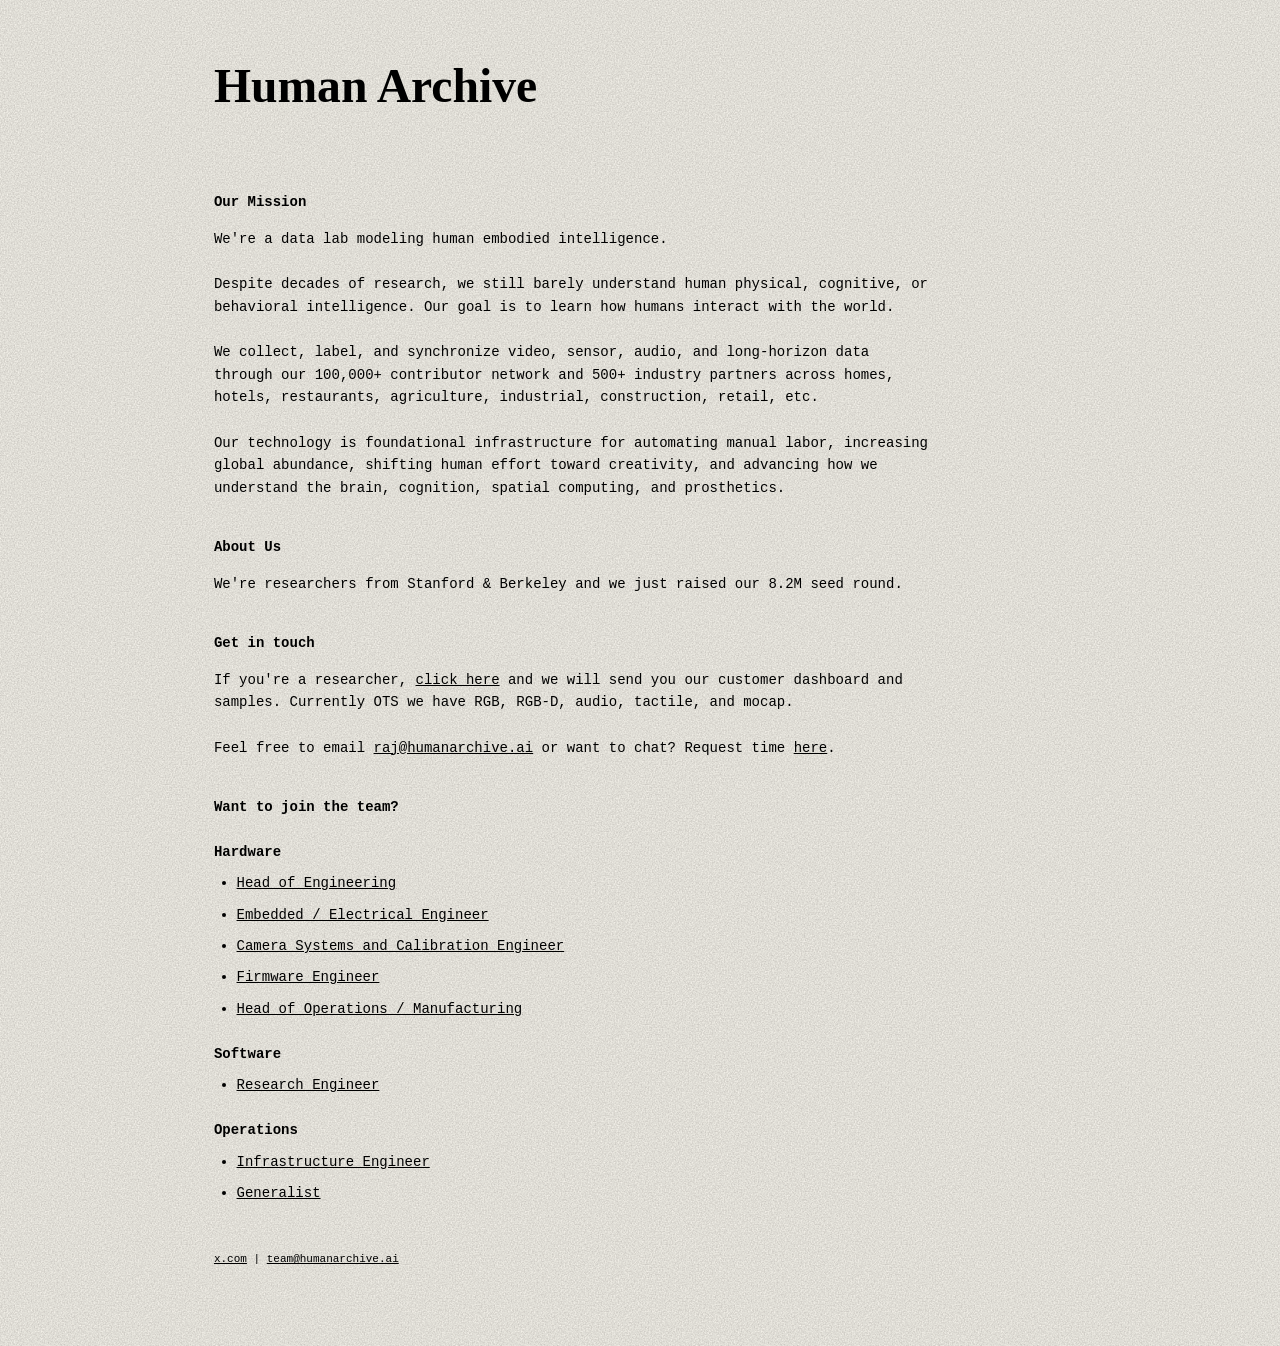
==== commit 9a015ef8: "Add About Us section and editorial fixes" ====
--- a/index.html
+++ b/index.html
@@ -131,7 +131,7 @@
       padding-top: var(--space-3);
       padding-bottom: var(--space-3);
     }
-}
+  }
 </style>
 </head>
 <body>
@@ -143,12 +143,15 @@
 
     <p>Despite decades of research, we still barely understand human physical, cognitive, or behavioral intelligence. Our goal is to learn how humans interact with the world.</p>
 
-    <p>We collect and label video, sensor, audio, and long-horizon data through our 100,000+ contributor network and 500+ industry partners across homes, hotels, restaurants, agriculture, industrial, construction, retail, etc.</p>
+    <p>We collect, label, and synchronize video, sensor, audio, and long-horizon data through our 100,000+ contributor network and 500+ industry partners across homes, hotels, restaurants, agriculture, industrial, construction, retail, etc.</p>
 
-    <p>Our technology is foundational infrastructure for automating manual labor, increasing global abundance, shifting human effort toward creativity, and advancing how we understand the brain, cognition, prosthetics, and rehabilitation.</p>
+    <p>Our technology is foundational infrastructure for automating manual labor, increasing global abundance, shifting human effort toward creativity, and advancing how we understand the brain, cognition, spatial computing, and prosthetics.</p>
+
+    <h2>About Us</h2>
+    <p>We're researchers from Stanford &amp; Berkeley and we just raised our 8.2M seed round.</p>
 
     <h2>Get in touch</h2>
-    <p>If you're a researcher, <a href="contact.html">click here</a> and we will send you our customer dashboard and samples. Right now, we have RGB, RGB-D, audio, tactile, and mocap available OTS.</p>
+    <p>If you're a researcher, <a href="contact.html">click here</a> and we will send you our customer dashboard and samples. Currently OTS we have RGB, RGB-D, audio, tactile, and mocap.</p>
 
     <p>Feel free to email <a href="mailto:raj@humanarchive.ai">raj@humanarchive.ai</a> or want to chat? Request time <a href="https://cal.com/human-archive-0mw2ab/30min?user=human-archive-0mw2ab&amp;overlayCalendar=true">here</a>.</p>
 
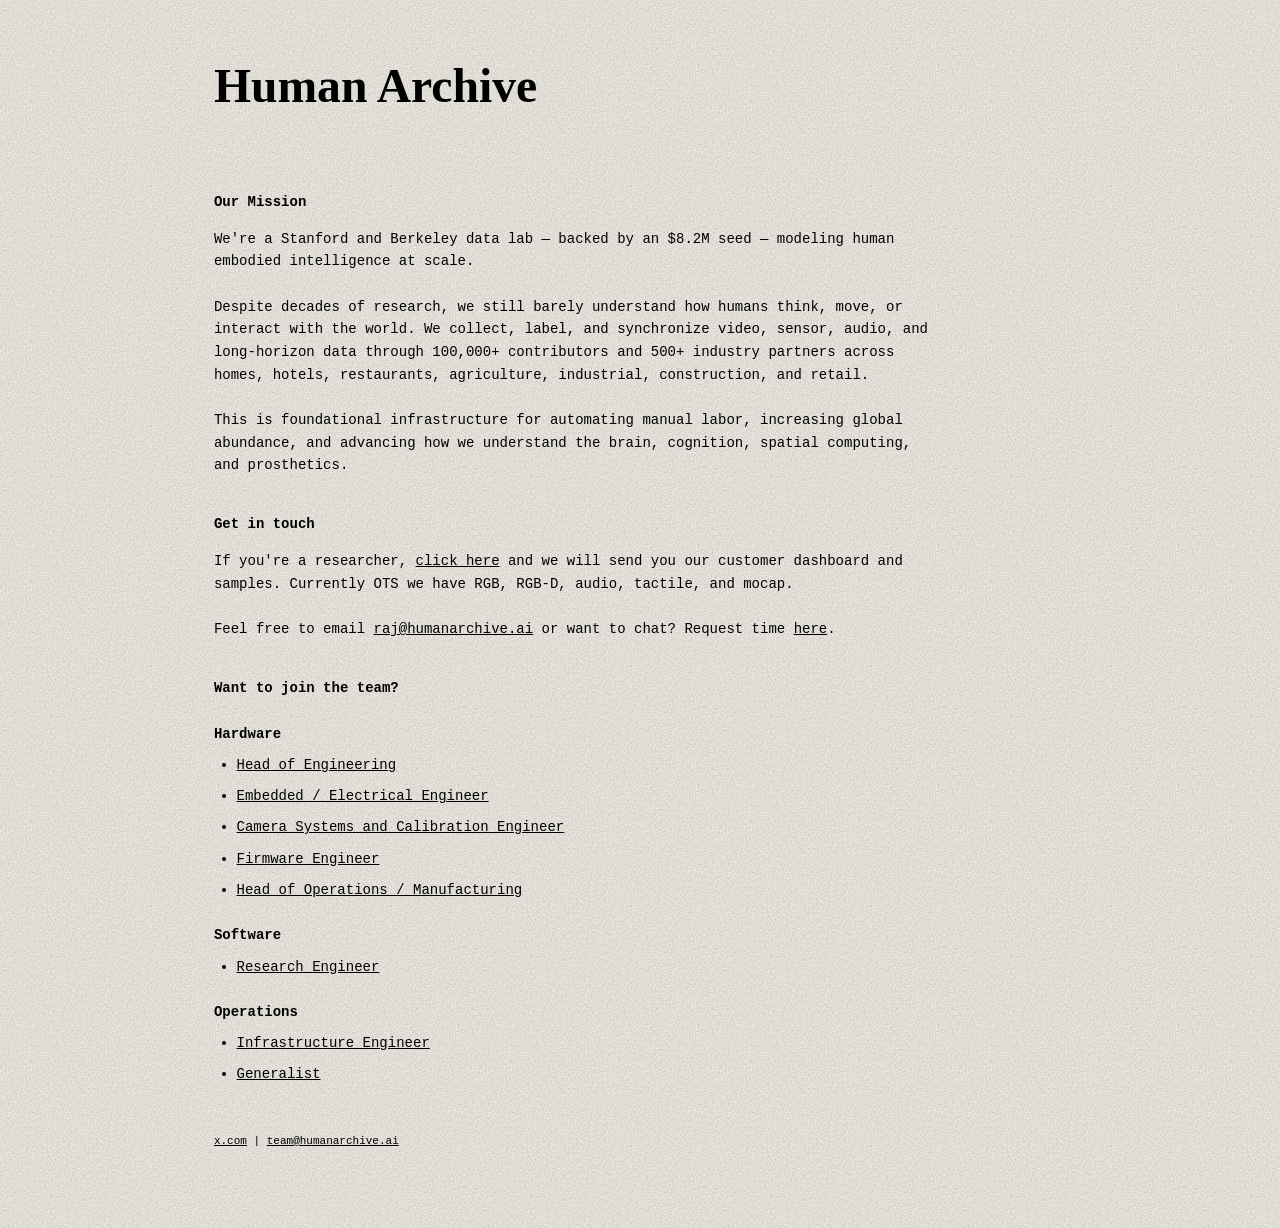
==== commit 9ce9395a: "Combine mission and about us" ====
--- a/index.html
+++ b/index.html
@@ -11,21 +11,15 @@
   :root {
     --phi: 1.618;
     --base: 14px;
-
-    /* Type scale: base × φⁿ */
-    --text-sm: calc(var(--base) / var(--phi));               /* ~9.3px → floored at 11px in use */
-    --text-base: var(--base);                                 /* 15px  */
-    --text-md: calc(var(--base) * var(--phi));                /* ~24px */
-    --text-lg: calc(var(--base) * var(--phi) * var(--phi));   /* ~39px */
-
-    /* Vertical rhythm: 1em × φⁿ */
-    --space-tight: calc(1em / var(--phi));                    /* ~0.62em — within-list gap */
-    --space-1: 1em;                                           /* 1em      — micro */
-    --space-2: calc(1em * var(--phi));                        /* ~1.62em — paragraph */
-    --space-3: calc(1em * var(--phi) * var(--phi));           /* ~2.62em — section */
-    --space-4: calc(1em * var(--phi) * var(--phi) * var(--phi)); /* ~4.24em — page */
-
-    /* Horizontal: column = viewport / φ, capped; sits at 1/φ² (~38%) from the left */
+    --text-sm: calc(var(--base) / var(--phi));
+    --text-base: var(--base);
+    --text-md: calc(var(--base) * var(--phi));
+    --text-lg: calc(var(--base) * var(--phi) * var(--phi));
+    --space-tight: calc(1em / var(--phi));
+    --space-1: 1em;
+    --space-2: calc(1em * var(--phi));
+    --space-3: calc(1em * var(--phi) * var(--phi));
+    --space-4: calc(1em * var(--phi) * var(--phi) * var(--phi));
     --col-max: 720px;
     --col-width: min(var(--col-max), calc(100vw / var(--phi)));
   }
@@ -69,24 +63,9 @@
     margin: var(--space-3) 0 var(--space-1);
   }
 
-  p {
-    margin: 0 0 var(--space-2);
-  }
+  p { margin: 0 0 var(--space-2); }
 
-  a {
-    color: #000;
-    text-decoration: underline;
-  }
-
-  ul.plain {
-    list-style: none;
-    padding: 0;
-    margin: 0 0 var(--space-2);
-  }
-
-  ul.plain li {
-    margin: 0 0 var(--space-tight);
-  }
+  a { color: #000; text-decoration: underline; }
 
   ul.bulleted {
     padding-left: var(--space-2);
@@ -100,19 +79,6 @@
   .role-group {
     margin: var(--space-2) 0 var(--space-tight);
     font-weight: 600;
-  }
-
-  blockquote {
-    font-style: italic;
-    margin: var(--space-3) 0 var(--space-tight);
-    padding: 0;
-    padding-left: var(--space-2);
-  }
-
-  .attribution {
-    text-align: right;
-    font-size: max(11px, var(--text-sm));
-    margin: 0 0 var(--space-3);
   }
 
   .footer-links {
@@ -139,16 +105,11 @@
     <h1>Human Archive</h1>
 
     <h2>Our Mission</h2>
-    <p>We're a data lab modeling human embodied intelligence.</p>
+    <p>We're a Stanford and Berkeley data lab — backed by an $8.2M seed — modeling human embodied intelligence at scale.</p>
 
-    <p>Despite decades of research, we still barely understand human physical, cognitive, or behavioral intelligence. Our goal is to learn how humans interact with the world.</p>
+    <p>Despite decades of research, we still barely understand how humans think, move, or interact with the world. We collect, label, and synchronize video, sensor, audio, and long-horizon data through 100,000+ contributors and 500+ industry partners across homes, hotels, restaurants, agriculture, industrial, construction, and retail.</p>
 
-    <p>We collect, label, and synchronize video, sensor, audio, and long-horizon data through our 100,000+ contributor network and 500+ industry partners across homes, hotels, restaurants, agriculture, industrial, construction, retail, etc.</p>
-
-    <p>Our technology is foundational infrastructure for automating manual labor, increasing global abundance, shifting human effort toward creativity, and advancing how we understand the brain, cognition, spatial computing, and prosthetics.</p>
-
-    <h2>About Us</h2>
-    <p>We're researchers from Stanford &amp; Berkeley and we just raised our 8.2M seed round.</p>
+    <p>This is foundational infrastructure for automating manual labor, increasing global abundance, and advancing how we understand the brain, cognition, spatial computing, and prosthetics.</p>
 
     <h2>Get in touch</h2>
     <p>If you're a researcher, <a href="contact.html">click here</a> and we will send you our customer dashboard and samples. Currently OTS we have RGB, RGB-D, audio, tactile, and mocap.</p>
@@ -180,4 +141,4 @@
     <p class="footer-links"><a href="https://x.com/babugi28">x.com</a> | <a href="mailto:team@humanarchive.ai">team@humanarchive.ai</a></p>
   </div>
 </body>
-</html>
+</html>
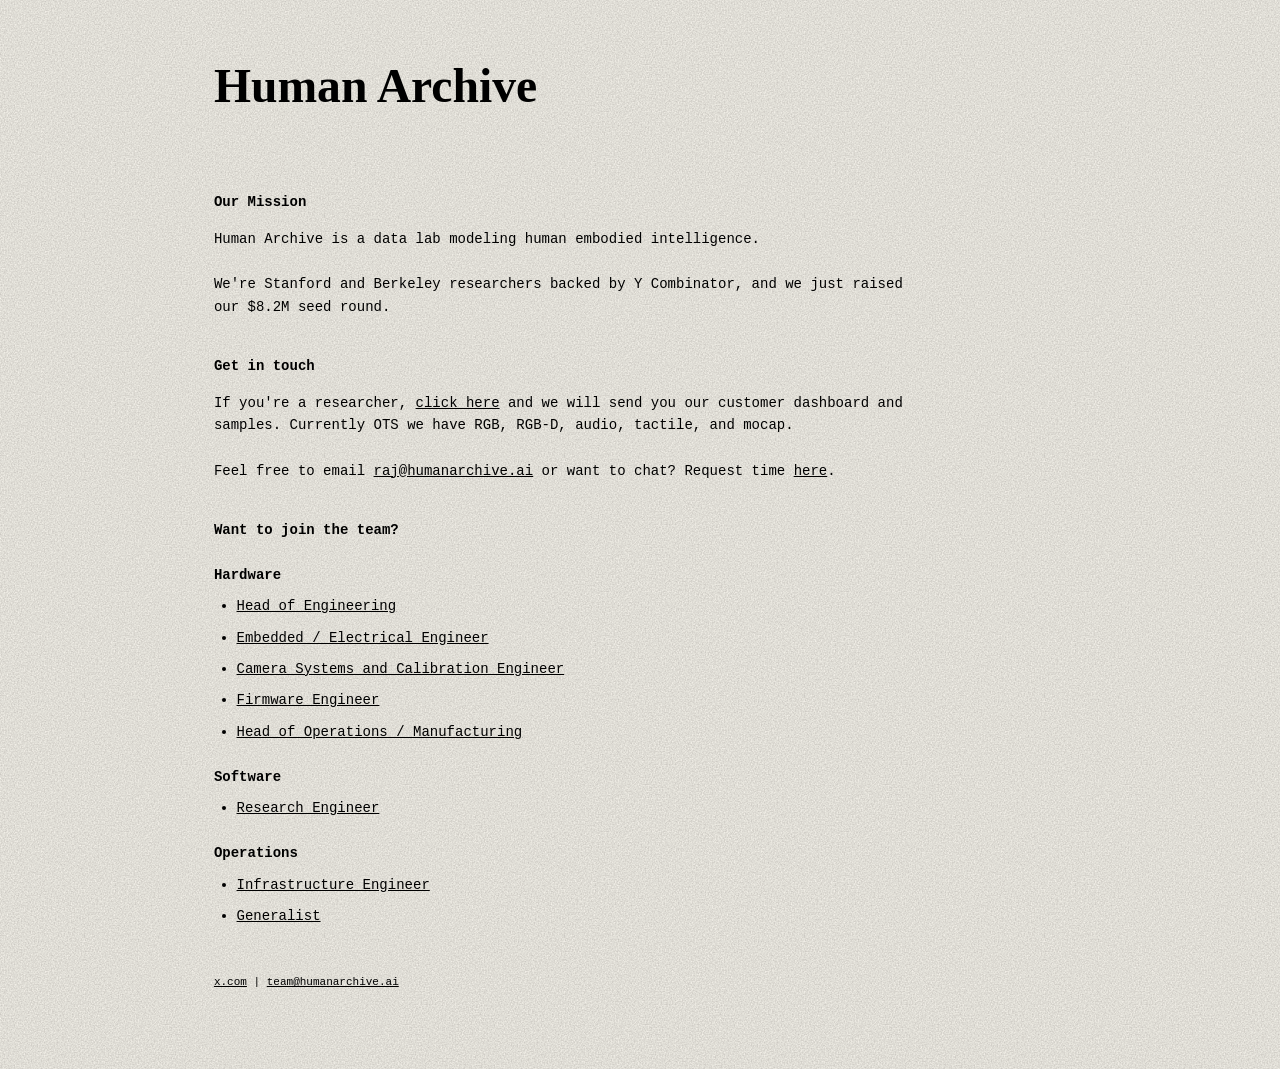
==== commit ac07ba3c: "Trim mission to opener + credentials" ====
--- a/index.html
+++ b/index.html
@@ -105,11 +105,9 @@
     <h1>Human Archive</h1>
 
     <h2>Our Mission</h2>
-    <p>We're a Stanford and Berkeley data lab — backed by an $8.2M seed — modeling human embodied intelligence at scale.</p>
+    <p>Human Archive is a data lab modeling human embodied intelligence.</p>
 
-    <p>Despite decades of research, we still barely understand how humans think, move, or interact with the world. We collect, label, and synchronize video, sensor, audio, and long-horizon data through 100,000+ contributors and 500+ industry partners across homes, hotels, restaurants, agriculture, industrial, construction, and retail.</p>
-
-    <p>This is foundational infrastructure for automating manual labor, increasing global abundance, and advancing how we understand the brain, cognition, spatial computing, and prosthetics.</p>
+    <p>We're Stanford and Berkeley researchers backed by Y Combinator, and we just raised our $8.2M seed round.</p>
 
     <h2>Get in touch</h2>
     <p>If you're a researcher, <a href="contact.html">click here</a> and we will send you our customer dashboard and samples. Currently OTS we have RGB, RGB-D, audio, tactile, and mocap.</p>
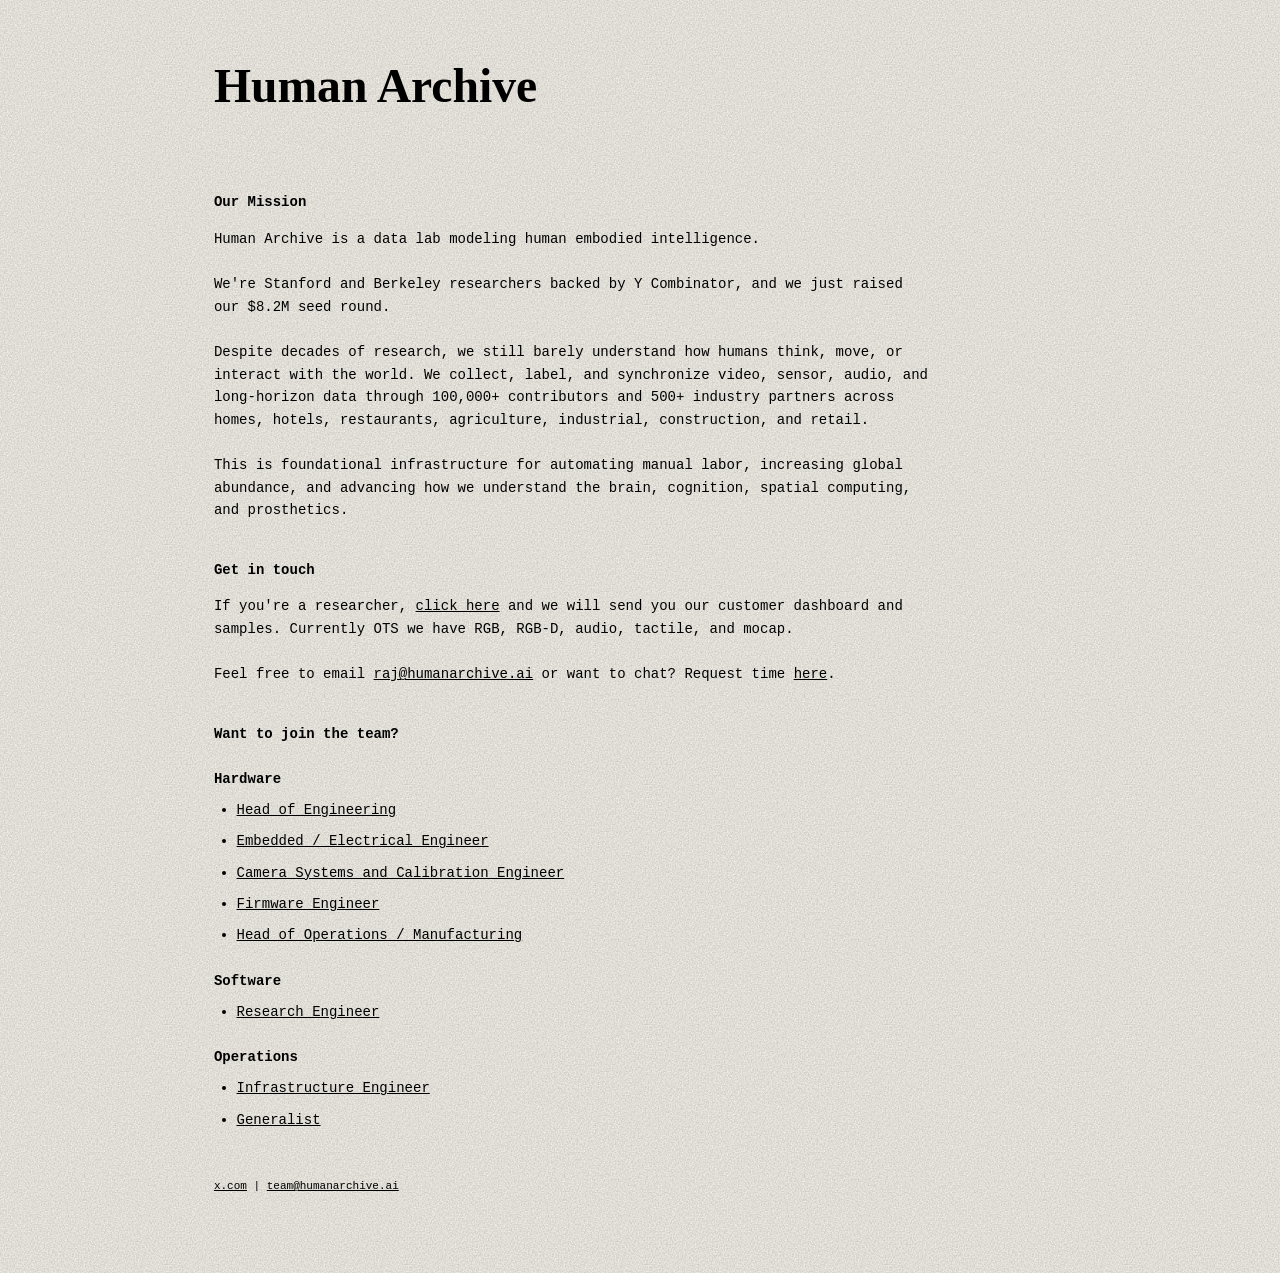
==== commit 439add4e: "Restore mission supporting paragraphs" ====
--- a/index.html
+++ b/index.html
@@ -109,6 +109,10 @@
 
     <p>We're Stanford and Berkeley researchers backed by Y Combinator, and we just raised our $8.2M seed round.</p>
 
+    <p>Despite decades of research, we still barely understand how humans think, move, or interact with the world. We collect, label, and synchronize video, sensor, audio, and long-horizon data through 100,000+ contributors and 500+ industry partners across homes, hotels, restaurants, agriculture, industrial, construction, and retail.</p>
+
+    <p>This is foundational infrastructure for automating manual labor, increasing global abundance, and advancing how we understand the brain, cognition, spatial computing, and prosthetics.</p>
+
     <h2>Get in touch</h2>
     <p>If you're a researcher, <a href="contact.html">click here</a> and we will send you our customer dashboard and samples. Currently OTS we have RGB, RGB-D, audio, tactile, and mocap.</p>
 
